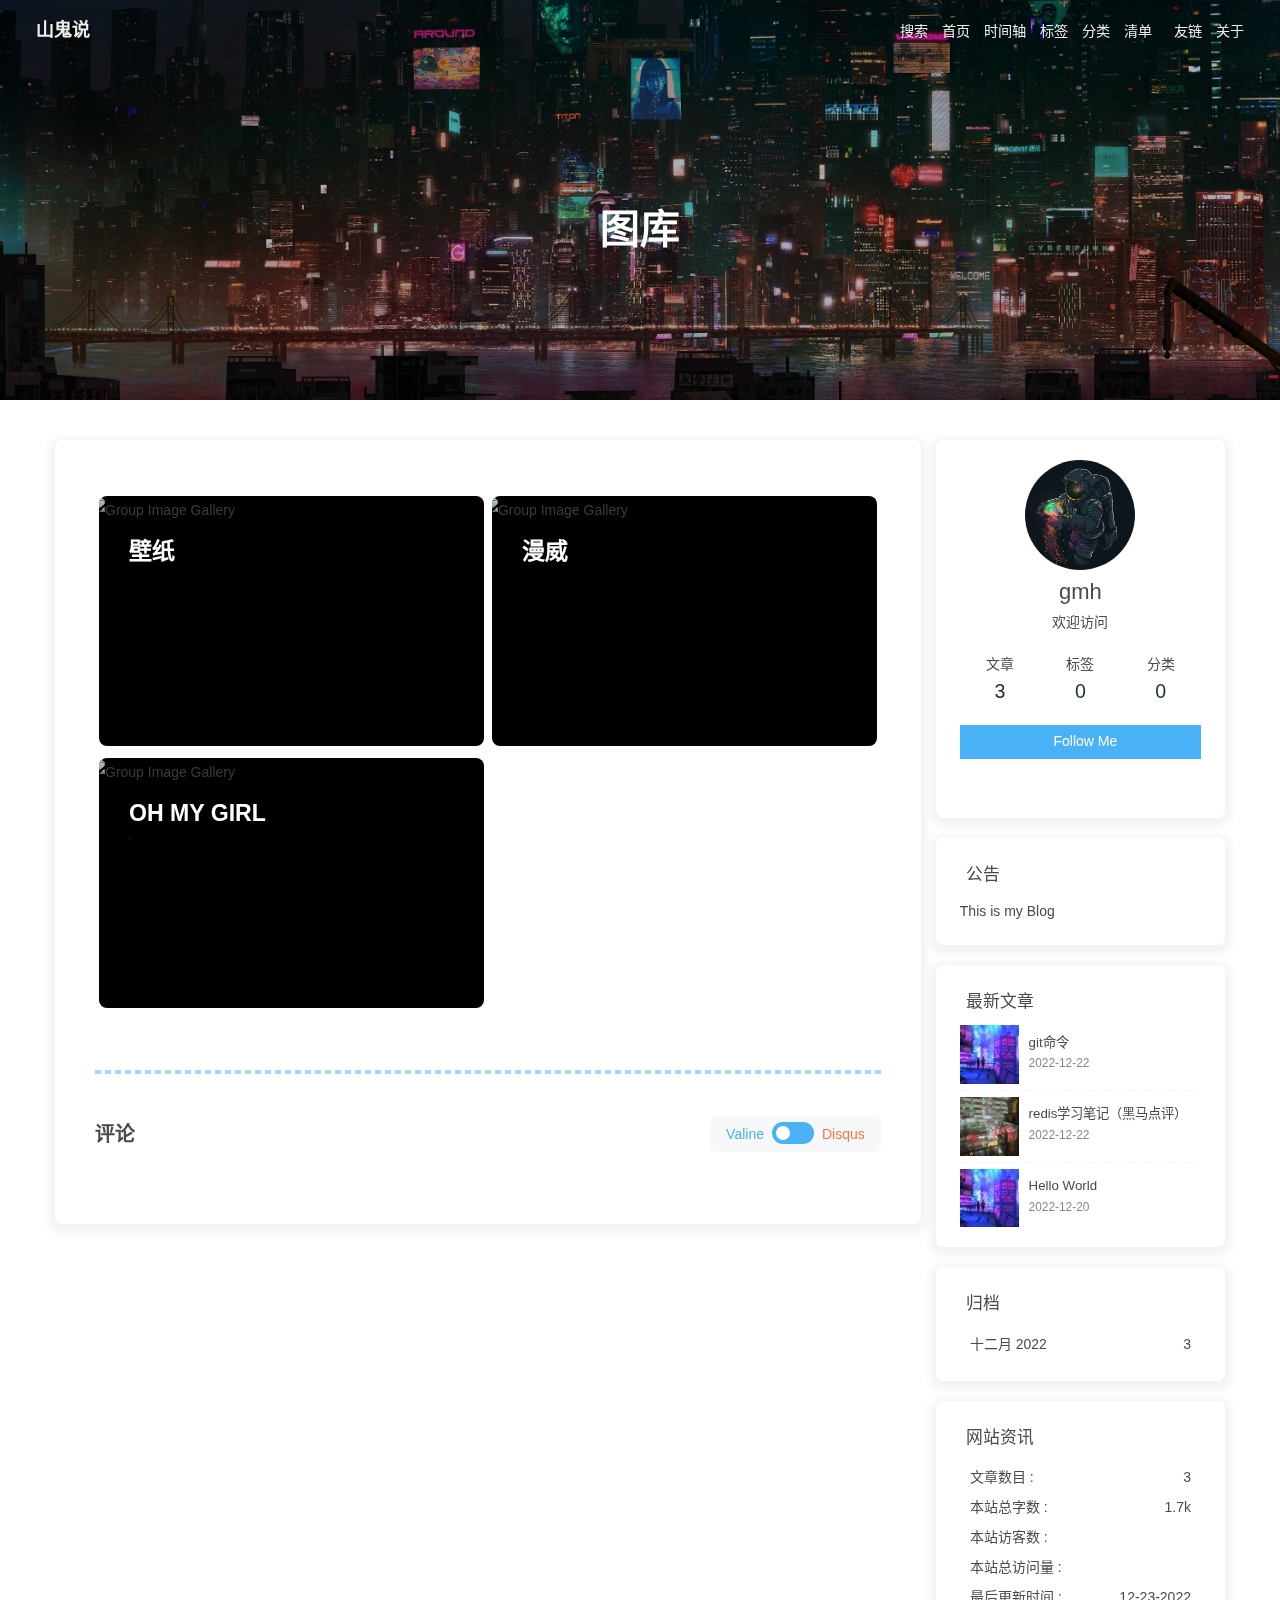
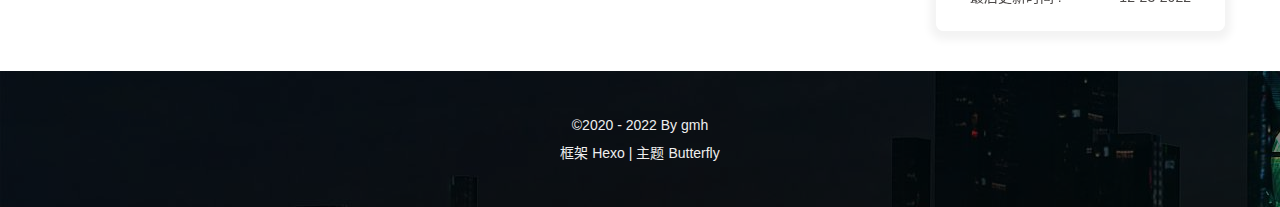
==== album/index.html @ 7eec4195 "Site updated: 2022-12-23 14:27:25" ====
<!DOCTYPE html><html lang="zh-CN" data-theme="light"><head><meta charset="UTF-8"><meta http-equiv="X-UA-Compatible" content="IE=edge"><meta name="viewport" content="width=device-width, initial-scale=1.0, maximum-scale=1.0, user-scalable=no"><title>图库 | 山鬼说</title><meta name="author" content="gmh"><meta name="copyright" content="gmh"><meta name="format-detection" content="telephone=no"><meta name="theme-color" content="#ffffff"><meta name="description" content="壁纸   收藏的一些壁纸                         漫威   关于漫威的图片                         OH MY GIRL   关于OH MY GIRL的图片">
<meta property="og:type" content="website">
<meta property="og:title" content="图库">
<meta property="og:url" content="http://example.com/album/index.html">
<meta property="og:site_name" content="山鬼说">
<meta property="og:description" content="壁纸   收藏的一些壁纸                         漫威   关于漫威的图片                         OH MY GIRL   关于OH MY GIRL的图片">
<meta property="og:locale" content="zh_CN">
<meta property="og:image" content="http://example.com/img/article02.png">
<meta property="article:published_time" content="2022-12-20T03:11:18.000Z">
<meta property="article:modified_time" content="2022-12-22T08:12:43.650Z">
<meta property="article:author" content="gmh">
<meta property="article:tag" content="博客">
<meta name="twitter:card" content="summary">
<meta name="twitter:image" content="http://example.com/img/article02.png"><link rel="shortcut icon" href="/img/favicon.jpg"><link rel="canonical" href="http://example.com/album/"><link rel="preconnect" href="//cdn.jsdelivr.net"/><link rel="preconnect" href="//busuanzi.ibruce.info"/><link rel="stylesheet" href="/css/index.css"><link rel="stylesheet" href="https://cdn.jsdelivr.net/npm/@fortawesome/fontawesome-free/css/all.min.css" media="print" onload="this.media='all'"><script>const GLOBAL_CONFIG = { 
  root: '/',
  algolia: undefined,
  localSearch: {"path":"/search.xml","preload":false,"languages":{"hits_empty":"找不到您查询的内容：${query}"}},
  translate: undefined,
  noticeOutdate: undefined,
  highlight: {"plugin":"highlighjs","highlightCopy":true,"highlightLang":true,"highlightHeightLimit":false},
  copy: {
    success: '复制成功',
    error: '复制错误',
    noSupport: '浏览器不支持'
  },
  relativeDate: {
    homepage: false,
    post: false
  },
  runtime: '',
  date_suffix: {
    just: '刚刚',
    min: '分钟前',
    hour: '小时前',
    day: '天前',
    month: '个月前'
  },
  copyright: undefined,
  lightbox: 'mediumZoom',
  Snackbar: undefined,
  source: {
    justifiedGallery: {
      js: 'https://cdn.jsdelivr.net/npm/flickr-justified-gallery/dist/fjGallery.min.js',
      css: 'https://cdn.jsdelivr.net/npm/flickr-justified-gallery/dist/fjGallery.min.css'
    }
  },
  isPhotoFigcaption: false,
  islazyload: false,
  isAnchor: false
}</script><script id="config-diff">var GLOBAL_CONFIG_SITE = {
  title: '图库',
  isPost: false,
  isHome: false,
  isHighlightShrink: false,
  isToc: false,
  postUpdate: '2022-12-22 16:12:43'
}</script><noscript><style type="text/css">
  #nav {
    opacity: 1
  }
  .justified-gallery img {
    opacity: 1
  }

  #recent-posts time,
  #post-meta time {
    display: inline !important
  }
</style></noscript><script>(win=>{
    win.saveToLocal = {
      set: function setWithExpiry(key, value, ttl) {
        if (ttl === 0) return
        const now = new Date()
        const expiryDay = ttl * 86400000
        const item = {
          value: value,
          expiry: now.getTime() + expiryDay,
        }
        localStorage.setItem(key, JSON.stringify(item))
      },

      get: function getWithExpiry(key) {
        const itemStr = localStorage.getItem(key)

        if (!itemStr) {
          return undefined
        }
        const item = JSON.parse(itemStr)
        const now = new Date()

        if (now.getTime() > item.expiry) {
          localStorage.removeItem(key)
          return undefined
        }
        return item.value
      }
    }
  
    win.getScript = url => new Promise((resolve, reject) => {
      const script = document.createElement('script')
      script.src = url
      script.async = true
      script.onerror = reject
      script.onload = script.onreadystatechange = function() {
        const loadState = this.readyState
        if (loadState && loadState !== 'loaded' && loadState !== 'complete') return
        script.onload = script.onreadystatechange = null
        resolve()
      }
      document.head.appendChild(script)
    })
  
      win.activateDarkMode = function () {
        document.documentElement.setAttribute('data-theme', 'dark')
        if (document.querySelector('meta[name="theme-color"]') !== null) {
          document.querySelector('meta[name="theme-color"]').setAttribute('content', '#0d0d0d')
        }
      }
      win.activateLightMode = function () {
        document.documentElement.setAttribute('data-theme', 'light')
        if (document.querySelector('meta[name="theme-color"]') !== null) {
          document.querySelector('meta[name="theme-color"]').setAttribute('content', '#ffffff')
        }
      }
      const t = saveToLocal.get('theme')
    
          if (t === 'dark') activateDarkMode()
          else if (t === 'light') activateLightMode()
        
      const asideStatus = saveToLocal.get('aside-status')
      if (asideStatus !== undefined) {
        if (asideStatus === 'hide') {
          document.documentElement.classList.add('hide-aside')
        } else {
          document.documentElement.classList.remove('hide-aside')
        }
      }
    
    const detectApple = () => {
      if(/iPad|iPhone|iPod|Macintosh/.test(navigator.userAgent)){
        document.documentElement.classList.add('apple')
      }
    }
    detectApple()
    })(window)</script><link rel="stylesheet" href="/css/transpancy.css"><meta name="generator" content="Hexo 5.4.2"></head><body><link rel="stylesheet" href="https://cdn.jsdelivr.net/npm/pace-js/themes/blue/pace-theme-minimal.min.css"/><script src="https://cdn.jsdelivr.net/npm/pace-js/pace.min.js"></script><div id="web_bg"></div><div id="sidebar"><div id="menu-mask"></div><div id="sidebar-menus"><div class="avatar-img is-center"><img src="/img/avatar.jpg" onerror="onerror=null;src='/img/friend_404.gif'" alt="avatar"/></div><div class="sidebar-site-data site-data is-center"><a href="/archives/"><div class="headline">文章</div><div class="length-num">3</div></a><a href="/tags/"><div class="headline">标签</div><div class="length-num">0</div></a><a href="/categories/"><div class="headline">分类</div><div class="length-num">0</div></a></div><hr/><div class="menus_items"><div class="menus_item"><a class="site-page" href="/"><i class="fa-fw fas fa-home"></i><span> 首页</span></a></div><div class="menus_item"><a class="site-page" href="/archives/"><i class="fa-fw fas fa-archive"></i><span> 时间轴</span></a></div><div class="menus_item"><a class="site-page" href="/tags/"><i class="fa-fw fas fa-tags"></i><span> 标签</span></a></div><div class="menus_item"><a class="site-page" href="/categories/"><i class="fa-fw fas fa-folder-open"></i><span> 分类</span></a></div><div class="menus_item"><a class="site-page group" href="javascript:void(0);"><i class="fa-fw fas fa-list"></i><span> 清单</span><i class="fas fa-chevron-down"></i></a><ul class="menus_item_child"><li><a class="site-page child" href="/music/"><i class="fa-fw fas fa-music"></i><span> 音乐</span></a></li><li><a class="site-page child" href="/album/"><i class="fa-fw fas fa-image"></i><span> 图库</span></a></li><li><a class="site-page child" href="/movies/"><i class="fa-fw fas fa-video"></i><span> 电影</span></a></li></ul></div><div class="menus_item"><a class="site-page" href="/link/"><i class="fa-fw fas fa-link"></i><span> 友链</span></a></div><div class="menus_item"><a class="site-page" href="/about/"><i class="fa-fw fas fa-heart"></i><span> 关于</span></a></div></div></div></div><div class="page" id="body-wrap"><header class="not-home-page" id="page-header" style="background-image: url('/img/archive.jpg')"><nav id="nav"><span id="blog_name"><a id="site-name" href="/">山鬼说</a></span><div id="menus"><div id="search-button"><a class="site-page social-icon search"><i class="fas fa-search fa-fw"></i><span> 搜索</span></a></div><div class="menus_items"><div class="menus_item"><a class="site-page" href="/"><i class="fa-fw fas fa-home"></i><span> 首页</span></a></div><div class="menus_item"><a class="site-page" href="/archives/"><i class="fa-fw fas fa-archive"></i><span> 时间轴</span></a></div><div class="menus_item"><a class="site-page" href="/tags/"><i class="fa-fw fas fa-tags"></i><span> 标签</span></a></div><div class="menus_item"><a class="site-page" href="/categories/"><i class="fa-fw fas fa-folder-open"></i><span> 分类</span></a></div><div class="menus_item"><a class="site-page group" href="javascript:void(0);"><i class="fa-fw fas fa-list"></i><span> 清单</span><i class="fas fa-chevron-down"></i></a><ul class="menus_item_child"><li><a class="site-page child" href="/music/"><i class="fa-fw fas fa-music"></i><span> 音乐</span></a></li><li><a class="site-page child" href="/album/"><i class="fa-fw fas fa-image"></i><span> 图库</span></a></li><li><a class="site-page child" href="/movies/"><i class="fa-fw fas fa-video"></i><span> 电影</span></a></li></ul></div><div class="menus_item"><a class="site-page" href="/link/"><i class="fa-fw fas fa-link"></i><span> 友链</span></a></div><div class="menus_item"><a class="site-page" href="/about/"><i class="fa-fw fas fa-heart"></i><span> 关于</span></a></div></div><div id="toggle-menu"><a class="site-page"><i class="fas fa-bars fa-fw"></i></a></div></div></nav><div id="page-site-info"><h1 id="site-title">图库</h1></div></header><main class="layout" id="content-inner"><div id="page"><div id="article-container"><div class="gallery-group-main">

  <figure class="gallery-group">
  <img class="gallery-group-img no-lightbox" src='https://i.loli.net/2019/11/10/T7Mu8Aod3egmC4Q.png' alt="Group Image Gallery">
  <figcaption>
  <div class="gallery-group-name">壁纸</div>
  <p>收藏的一些壁纸</p>
  <a href='/album/wallpaper'></a>
  </figcaption>
  </figure>
  

  <figure class="gallery-group">
  <img class="gallery-group-img no-lightbox" src='https://i.loli.net/2019/12/25/8t97aVlp4hgyBGu.jpg' alt="Group Image Gallery">
  <figcaption>
  <div class="gallery-group-name">漫威</div>
  <p>关于漫威的图片</p>
  <a href='/album/marvel'></a>
  </figcaption>
  </figure>
  

  <figure class="gallery-group">
  <img class="gallery-group-img no-lightbox" src='https://i.loli.net/2019/12/25/hOqbQ3BIwa6KWpo.jpg' alt="Group Image Gallery">
  <figcaption>
  <div class="gallery-group-name">OH MY GIRL</div>
  <p>关于OH MY GIRL的图片</p>
  <a href='/album/ohmygirl'></a>
  </figcaption>
  </figure>
  
</div></div><hr/><div id="post-comment"><div class="comment-head"><div class="comment-headline"><i class="fas fa-comments fa-fw"></i><span> 评论</span></div><div id="comment-switch"><span class="first-comment">Valine</span><span class="switch-btn"></span><span class="second-comment">Disqus</span></div></div><div class="comment-wrap"><div><div class="vcomment" id="vcomment"></div></div><div><div id="disqus_thread"></div></div></div></div></div><div class="aside-content" id="aside-content"><div class="card-widget card-info"><div class="is-center"><div class="avatar-img"><img src="/img/avatar.jpg" onerror="this.onerror=null;this.src='/img/friend_404.gif'" alt="avatar"/></div><div class="author-info__name">gmh</div><div class="author-info__description">欢迎访问</div></div><div class="card-info-data site-data is-center"><a href="/archives/"><div class="headline">文章</div><div class="length-num">3</div></a><a href="/tags/"><div class="headline">标签</div><div class="length-num">0</div></a><a href="/categories/"><div class="headline">分类</div><div class="length-num">0</div></a></div><a id="card-info-btn" target="_blank" rel="noopener" href="https://github.com/xxxxxx"><i class="fab fa-github"></i><span>Follow Me</span></a><div class="card-info-social-icons is-center"><a class="social-icon" href="https://github.com/xxxxx" target="_blank" title="Github"><i class="fab fa-github"></i></a><a class="social-icon" href="mailto:15531132417@163.com" target="_blank" title="Email"><i class="fas fa-envelope"></i></a><a class="social-icon" href="/6666" target="_blank" title="TikTok"><i class="fab fa-tiktok"></i></a></div></div><div class="card-widget card-announcement"><div class="item-headline"><i class="fas fa-bullhorn fa-shake"></i><span>公告</span></div><div class="announcement_content">This is my Blog</div></div><div class="sticky_layout"><div class="card-widget card-recent-post"><div class="item-headline"><i class="fas fa-history"></i><span>最新文章</span></div><div class="aside-list"><div class="aside-list-item"><a class="thumbnail" href="/2022/12/22/git%E7%AE%80%E5%8D%95%E6%93%8D%E4%BD%9C/" title="git命令"><img src="/img/article02.png" onerror="this.onerror=null;this.src='/img/404.jpg'" alt="git命令"/></a><div class="content"><a class="title" href="/2022/12/22/git%E7%AE%80%E5%8D%95%E6%93%8D%E4%BD%9C/" title="git命令">git命令</a><time datetime="2022-12-22T02:26:19.316Z" title="发表于 2022-12-22 10:26:19">2022-12-22</time></div></div><div class="aside-list-item"><a class="thumbnail" href="/2022/12/22/Redis%E5%AD%A6%E4%B9%A0%E7%AC%94%E8%AE%B0/" title="redis学习笔记（黑马点评）"><img src="/img/article01.png" onerror="this.onerror=null;this.src='/img/404.jpg'" alt="redis学习笔记（黑马点评）"/></a><div class="content"><a class="title" href="/2022/12/22/Redis%E5%AD%A6%E4%B9%A0%E7%AC%94%E8%AE%B0/" title="redis学习笔记（黑马点评）">redis学习笔记（黑马点评）</a><time datetime="2022-12-22T02:10:38.553Z" title="发表于 2022-12-22 10:10:38">2022-12-22</time></div></div><div class="aside-list-item"><a class="thumbnail" href="/2022/12/20/hello-world/" title="Hello World"><img src="/img/article02.png" onerror="this.onerror=null;this.src='/img/404.jpg'" alt="Hello World"/></a><div class="content"><a class="title" href="/2022/12/20/hello-world/" title="Hello World">Hello World</a><time datetime="2022-12-20T01:39:18.929Z" title="发表于 2022-12-20 09:39:18">2022-12-20</time></div></div></div></div><div class="card-widget card-archives"><div class="item-headline"><i class="fas fa-archive"></i><span>归档</span></div><ul class="card-archive-list"><li class="card-archive-list-item"><a class="card-archive-list-link" href="/archives/2022/12/"><span class="card-archive-list-date">十二月 2022</span><span class="card-archive-list-count">3</span></a></li></ul></div><div class="card-widget card-webinfo"><div class="item-headline"><i class="fas fa-chart-line"></i><span>网站资讯</span></div><div class="webinfo"><div class="webinfo-item"><div class="item-name">文章数目 :</div><div class="item-count">3</div></div><div class="webinfo-item"><div class="item-name">本站总字数 :</div><div class="item-count">1.7k</div></div><div class="webinfo-item"><div class="item-name">本站访客数 :</div><div class="item-count" id="busuanzi_value_site_uv"><i class="fa-solid fa-spinner fa-spin"></i></div></div><div class="webinfo-item"><div class="item-name">本站总访问量 :</div><div class="item-count" id="busuanzi_value_site_pv"><i class="fa-solid fa-spinner fa-spin"></i></div></div><div class="webinfo-item"><div class="item-name">最后更新时间 :</div><div class="item-count" id="last-push-date" data-lastPushDate="2022-12-23T06:27:25.349Z"><i class="fa-solid fa-spinner fa-spin"></i></div></div></div></div></div></div></main><footer id="footer" style="background-image: url('/img/archive.jpg')"><div id="footer-wrap"><div class="copyright">&copy;2020 - 2022 By gmh</div><div class="framework-info"><span>框架 </span><a target="_blank" rel="noopener" href="https://hexo.io">Hexo</a><span class="footer-separator">|</span><span>主题 </span><a target="_blank" rel="noopener" href="https://github.com/jerryc127/hexo-theme-butterfly">Butterfly</a></div></div></footer></div><div id="rightside"><div id="rightside-config-hide"><button id="darkmode" type="button" title="浅色和深色模式转换"><i class="fas fa-adjust"></i></button><button id="hide-aside-btn" type="button" title="单栏和双栏切换"><i class="fas fa-arrows-alt-h"></i></button></div><div id="rightside-config-show"><button id="rightside_config" type="button" title="设置"><i class="fas fa-cog fa-spin"></i></button><button id="chat_btn" type="button" title="聊天"><i class="fas fa-sms"></i></button><a id="to_comment" href="#post-comment" title="直达评论"><i class="fas fa-comments"></i></a><button id="go-up" type="button" title="回到顶部"><i class="fas fa-arrow-up"></i></button></div></div><div id="local-search"><div class="search-dialog"><nav class="search-nav"><span class="search-dialog-title">搜索</span><span id="loading-status"></span><button class="search-close-button"><i class="fas fa-times"></i></button></nav><div class="is-center" id="loading-database"><i class="fas fa-spinner fa-pulse"></i><span>  数据库加载中</span></div><div class="search-wrap"><div id="local-search-input"><div class="local-search-box"><input class="local-search-box--input" placeholder="搜索文章" type="text"/></div></div><hr/><div id="local-search-results"></div></div></div><div id="search-mask"></div></div><div><script src="/js/utils.js"></script><script src="/js/main.js"></script><script src="https://cdn.jsdelivr.net/npm/medium-zoom/dist/medium-zoom.min.js"></script><script>function panguFn () {
  if (typeof pangu === 'object') pangu.autoSpacingPage()
  else {
    getScript('https://cdn.jsdelivr.net/npm/pangu/dist/browser/pangu.min.js')
      .then(() => {
        pangu.autoSpacingPage()
      })
  }
}

function panguInit () {
  if (false){
    GLOBAL_CONFIG_SITE.isPost && panguFn()
  } else {
    panguFn()
  }
}

document.addEventListener('DOMContentLoaded', panguInit)</script><script src="/js/search/local-search.js"></script><div class="js-pjax"><script>function loadValine () {
  function initValine () {
    const valine = new Valine(Object.assign({
      el: '#vcomment',
      appId: 'AGqB19pC26bIdMk09n451ohX-gzGzoHsz',
      appKey: 'WrOJF4Y3QBD01eSRswPulrQj',
      avatar: 'monsterid',
      serverURLs: '',
      emojiMaps: "",
      path: window.location.pathname,
      visitor: false
    }, null))
  }

  if (typeof Valine === 'function') initValine() 
  else getScript('https://cdn.jsdelivr.net/npm/valine/dist/Valine.min.js').then(initValine)
}

if ('Valine' === 'Valine' || !true) {
  if (true) btf.loadComment(document.getElementById('vcomment'),loadValine)
  else setTimeout(loadValine, 0)
} else {
  function loadOtherComment () {
    loadValine()
  }
}</script><script>function loadDisqus () {
  var disqus_config = function () {
    this.page.url = 'http://example.com/album/index.html'
    this.page.identifier = '/album/index.html'
    this.page.title = '图库'
  };

  window.disqusReset = () => {
    DISQUS.reset({
      reload: true,
      config: disqus_config
    })
  }

  if (window.DISQUS) disqusReset()
  else {
    (function() { 
      var d = document, s = d.createElement('script');
      s.src = 'https://.disqus.com/embed.js';
      s.setAttribute('data-timestamp', +new Date());
      (d.head || d.body).appendChild(s);
    })();
  }

  document.getElementById('darkmode').addEventListener('click', () => {
    setTimeout(() => window.disqusReset(), 200)
  })
}

if ('Valine' === 'Disqus' || !true) {
  if (true) btf.loadComment(document.getElementById('disqus_thread'), loadDisqus)
  else loadDisqus()
} else {
  function loadOtherComment () {
    loadDisqus()
  }
}
</script></div><script>(function(d, w, c) {
    w.ChatraID = 'jis63AyEswca9x2hx';
    var s = d.createElement('script');
    w[c] = w[c] || function() {
        (w[c].q = w[c].q || []).push(arguments);
    };
    s.async = true;
    s.src = 'https://call.chatra.io/chatra.js';
    if (d.head) d.head.appendChild(s);
})(document, window, 'Chatra');

if (true) {
  var chatBtnFn = () => {
    var chatBtn = document.getElementById("chat_btn")
    chatBtn.addEventListener("click", function(){
      Chatra('openChat')
    });
  }
  chatBtnFn()
} else {
  if (true) {
    function chatBtnHide () {
      Chatra('hide')
    }
    function chatBtnShow () {
      Chatra('show')
    }
  }
}</script><link rel="stylesheet" href="https://cdn.jsdelivr.net/npm/aplayer/dist/APlayer.min.css" media="print" onload="this.media='all'"><script src="https://cdn.jsdelivr.net/npm/aplayer/dist/APlayer.min.js"></script><script src="https://cdn.jsdelivr.net/npm/butterfly-extsrc/metingjs/dist/Meting.min.js"></script><script src="https://cdn.jsdelivr.net/npm/pjax/pjax.min.js"></script><script>let pjaxSelectors = ["head > title","#config-diff","#body-wrap","#rightside-config-hide","#rightside-config-show",".js-pjax"]

var pjax = new Pjax({
  elements: 'a:not([target="_blank"])',
  selectors: pjaxSelectors,
  cacheBust: false,
  analytics: false,
  scrollRestoration: false
})

document.addEventListener('pjax:send', function () {

  // removeEventListener scroll 
  window.tocScrollFn && window.removeEventListener('scroll', window.tocScrollFn)
  window.scrollCollect && window.removeEventListener('scroll', scrollCollect)

  document.getElementById('rightside').style.cssText = "opacity: ''; transform: ''"
  
  if (window.aplayers) {
    for (let i = 0; i < window.aplayers.length; i++) {
      if (!window.aplayers[i].options.fixed) {
        window.aplayers[i].destroy()
      }
    }
  }

  typeof typed === 'object' && typed.destroy()

  //reset readmode
  const $bodyClassList = document.body.classList
  $bodyClassList.contains('read-mode') && $bodyClassList.remove('read-mode')

  typeof disqusjs === 'object' && disqusjs.destroy()
})

document.addEventListener('pjax:complete', function () {
  window.refreshFn()

  document.querySelectorAll('script[data-pjax]').forEach(item => {
    const newScript = document.createElement('script')
    const content = item.text || item.textContent || item.innerHTML || ""
    Array.from(item.attributes).forEach(attr => newScript.setAttribute(attr.name, attr.value))
    newScript.appendChild(document.createTextNode(content))
    item.parentNode.replaceChild(newScript, item)
  })

  GLOBAL_CONFIG.islazyload && window.lazyLoadInstance.update()

  typeof chatBtnFn === 'function' && chatBtnFn()
  typeof panguInit === 'function' && panguInit()

  // google analytics
  typeof gtag === 'function' && gtag('config', '', {'page_path': window.location.pathname});

  // baidu analytics
  typeof _hmt === 'object' && _hmt.push(['_trackPageview',window.location.pathname]);

  typeof loadMeting === 'function' && document.getElementsByClassName('aplayer').length && loadMeting()

  // prismjs
  typeof Prism === 'object' && Prism.highlightAll()
})

document.addEventListener('pjax:error', (e) => {
  if (e.request.status === 404) {
    pjax.loadUrl('/404.html')
  }
})</script><script async data-pjax src="//busuanzi.ibruce.info/busuanzi/2.3/busuanzi.pure.mini.js"></script></div></body></html>
---- css/transpancy.css ----
/* 文章页背景 */
.layout_post>#post {
    /* 以下代表透明度为0.7 可以自行修改*/
    background: rgba(255,255,255,.8);
}
 
/* 所有页面背景 */
#aside_content .card-widget, #recent-posts>.recent-post-item, .layout_page>div:first-child:not(.recent-posts), .layout_post>#page, .layout_post>#post, .read-mode .layout_post>#post{
    /* 以下代表透明度为0.7 */
    background: rgba(255,255,255,.8);
}
/*侧边卡片的透明度 */
:root {
  --card-bg: rgba(255, 255, 255, .8);
}
/* 页脚透明 */
#footer {
	/* 以下代表透明度为0.7 */
	background: rgba(255,255,255, .8);
}
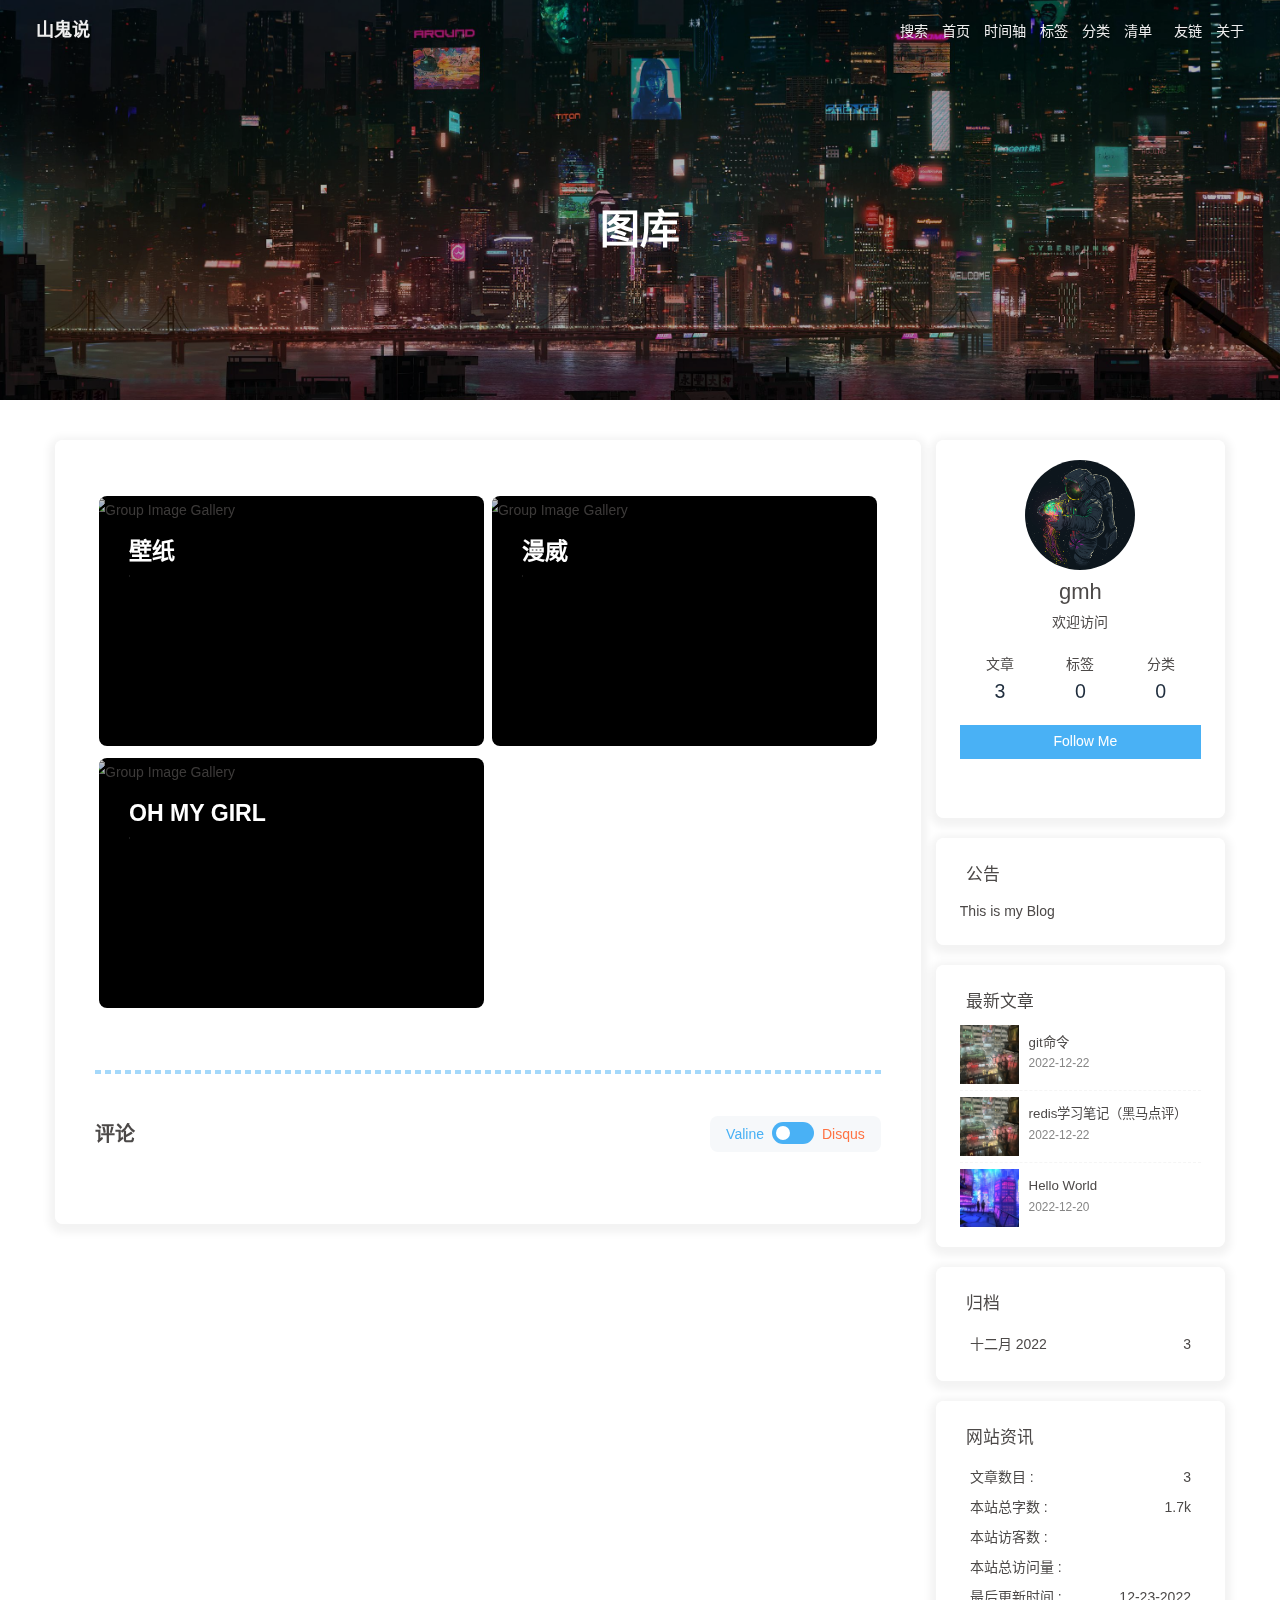
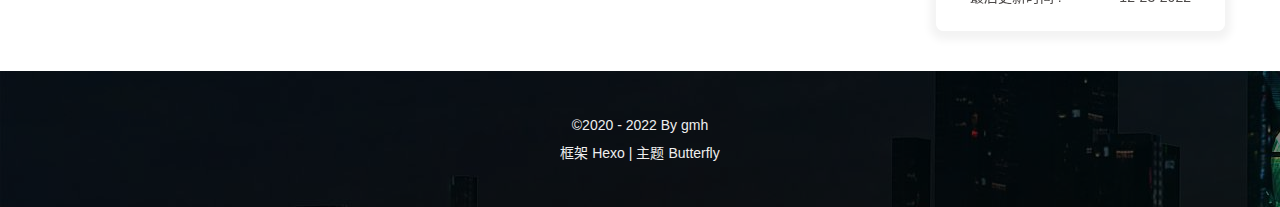
==== commit 507a7a77: "Site updated: 2022-12-23 14:30:37" ====
--- a/album/index.html
+++ b/album/index.html
@@ -173,7 +173,7 @@
   </figcaption>
   </figure>
   
-</div></div><hr/><div id="post-comment"><div class="comment-head"><div class="comment-headline"><i class="fas fa-comments fa-fw"></i><span> 评论</span></div><div id="comment-switch"><span class="first-comment">Valine</span><span class="switch-btn"></span><span class="second-comment">Disqus</span></div></div><div class="comment-wrap"><div><div class="vcomment" id="vcomment"></div></div><div><div id="disqus_thread"></div></div></div></div></div><div class="aside-content" id="aside-content"><div class="card-widget card-info"><div class="is-center"><div class="avatar-img"><img src="/img/avatar.jpg" onerror="this.onerror=null;this.src='/img/friend_404.gif'" alt="avatar"/></div><div class="author-info__name">gmh</div><div class="author-info__description">欢迎访问</div></div><div class="card-info-data site-data is-center"><a href="/archives/"><div class="headline">文章</div><div class="length-num">3</div></a><a href="/tags/"><div class="headline">标签</div><div class="length-num">0</div></a><a href="/categories/"><div class="headline">分类</div><div class="length-num">0</div></a></div><a id="card-info-btn" target="_blank" rel="noopener" href="https://github.com/xxxxxx"><i class="fab fa-github"></i><span>Follow Me</span></a><div class="card-info-social-icons is-center"><a class="social-icon" href="https://github.com/xxxxx" target="_blank" title="Github"><i class="fab fa-github"></i></a><a class="social-icon" href="mailto:15531132417@163.com" target="_blank" title="Email"><i class="fas fa-envelope"></i></a><a class="social-icon" href="/6666" target="_blank" title="TikTok"><i class="fab fa-tiktok"></i></a></div></div><div class="card-widget card-announcement"><div class="item-headline"><i class="fas fa-bullhorn fa-shake"></i><span>公告</span></div><div class="announcement_content">This is my Blog</div></div><div class="sticky_layout"><div class="card-widget card-recent-post"><div class="item-headline"><i class="fas fa-history"></i><span>最新文章</span></div><div class="aside-list"><div class="aside-list-item"><a class="thumbnail" href="/2022/12/22/git%E7%AE%80%E5%8D%95%E6%93%8D%E4%BD%9C/" title="git命令"><img src="/img/article02.png" onerror="this.onerror=null;this.src='/img/404.jpg'" alt="git命令"/></a><div class="content"><a class="title" href="/2022/12/22/git%E7%AE%80%E5%8D%95%E6%93%8D%E4%BD%9C/" title="git命令">git命令</a><time datetime="2022-12-22T02:26:19.316Z" title="发表于 2022-12-22 10:26:19">2022-12-22</time></div></div><div class="aside-list-item"><a class="thumbnail" href="/2022/12/22/Redis%E5%AD%A6%E4%B9%A0%E7%AC%94%E8%AE%B0/" title="redis学习笔记（黑马点评）"><img src="/img/article01.png" onerror="this.onerror=null;this.src='/img/404.jpg'" alt="redis学习笔记（黑马点评）"/></a><div class="content"><a class="title" href="/2022/12/22/Redis%E5%AD%A6%E4%B9%A0%E7%AC%94%E8%AE%B0/" title="redis学习笔记（黑马点评）">redis学习笔记（黑马点评）</a><time datetime="2022-12-22T02:10:38.553Z" title="发表于 2022-12-22 10:10:38">2022-12-22</time></div></div><div class="aside-list-item"><a class="thumbnail" href="/2022/12/20/hello-world/" title="Hello World"><img src="/img/article02.png" onerror="this.onerror=null;this.src='/img/404.jpg'" alt="Hello World"/></a><div class="content"><a class="title" href="/2022/12/20/hello-world/" title="Hello World">Hello World</a><time datetime="2022-12-20T01:39:18.929Z" title="发表于 2022-12-20 09:39:18">2022-12-20</time></div></div></div></div><div class="card-widget card-archives"><div class="item-headline"><i class="fas fa-archive"></i><span>归档</span></div><ul class="card-archive-list"><li class="card-archive-list-item"><a class="card-archive-list-link" href="/archives/2022/12/"><span class="card-archive-list-date">十二月 2022</span><span class="card-archive-list-count">3</span></a></li></ul></div><div class="card-widget card-webinfo"><div class="item-headline"><i class="fas fa-chart-line"></i><span>网站资讯</span></div><div class="webinfo"><div class="webinfo-item"><div class="item-name">文章数目 :</div><div class="item-count">3</div></div><div class="webinfo-item"><div class="item-name">本站总字数 :</div><div class="item-count">1.7k</div></div><div class="webinfo-item"><div class="item-name">本站访客数 :</div><div class="item-count" id="busuanzi_value_site_uv"><i class="fa-solid fa-spinner fa-spin"></i></div></div><div class="webinfo-item"><div class="item-name">本站总访问量 :</div><div class="item-count" id="busuanzi_value_site_pv"><i class="fa-solid fa-spinner fa-spin"></i></div></div><div class="webinfo-item"><div class="item-name">最后更新时间 :</div><div class="item-count" id="last-push-date" data-lastPushDate="2022-12-23T06:27:25.349Z"><i class="fa-solid fa-spinner fa-spin"></i></div></div></div></div></div></div></main><footer id="footer" style="background-image: url('/img/archive.jpg')"><div id="footer-wrap"><div class="copyright">&copy;2020 - 2022 By gmh</div><div class="framework-info"><span>框架 </span><a target="_blank" rel="noopener" href="https://hexo.io">Hexo</a><span class="footer-separator">|</span><span>主题 </span><a target="_blank" rel="noopener" href="https://github.com/jerryc127/hexo-theme-butterfly">Butterfly</a></div></div></footer></div><div id="rightside"><div id="rightside-config-hide"><button id="darkmode" type="button" title="浅色和深色模式转换"><i class="fas fa-adjust"></i></button><button id="hide-aside-btn" type="button" title="单栏和双栏切换"><i class="fas fa-arrows-alt-h"></i></button></div><div id="rightside-config-show"><button id="rightside_config" type="button" title="设置"><i class="fas fa-cog fa-spin"></i></button><button id="chat_btn" type="button" title="聊天"><i class="fas fa-sms"></i></button><a id="to_comment" href="#post-comment" title="直达评论"><i class="fas fa-comments"></i></a><button id="go-up" type="button" title="回到顶部"><i class="fas fa-arrow-up"></i></button></div></div><div id="local-search"><div class="search-dialog"><nav class="search-nav"><span class="search-dialog-title">搜索</span><span id="loading-status"></span><button class="search-close-button"><i class="fas fa-times"></i></button></nav><div class="is-center" id="loading-database"><i class="fas fa-spinner fa-pulse"></i><span>  数据库加载中</span></div><div class="search-wrap"><div id="local-search-input"><div class="local-search-box"><input class="local-search-box--input" placeholder="搜索文章" type="text"/></div></div><hr/><div id="local-search-results"></div></div></div><div id="search-mask"></div></div><div><script src="/js/utils.js"></script><script src="/js/main.js"></script><script src="https://cdn.jsdelivr.net/npm/medium-zoom/dist/medium-zoom.min.js"></script><script>function panguFn () {
+</div></div><hr/><div id="post-comment"><div class="comment-head"><div class="comment-headline"><i class="fas fa-comments fa-fw"></i><span> 评论</span></div><div id="comment-switch"><span class="first-comment">Valine</span><span class="switch-btn"></span><span class="second-comment">Disqus</span></div></div><div class="comment-wrap"><div><div class="vcomment" id="vcomment"></div></div><div><div id="disqus_thread"></div></div></div></div></div><div class="aside-content" id="aside-content"><div class="card-widget card-info"><div class="is-center"><div class="avatar-img"><img src="/img/avatar.jpg" onerror="this.onerror=null;this.src='/img/friend_404.gif'" alt="avatar"/></div><div class="author-info__name">gmh</div><div class="author-info__description">欢迎访问</div></div><div class="card-info-data site-data is-center"><a href="/archives/"><div class="headline">文章</div><div class="length-num">3</div></a><a href="/tags/"><div class="headline">标签</div><div class="length-num">0</div></a><a href="/categories/"><div class="headline">分类</div><div class="length-num">0</div></a></div><a id="card-info-btn" target="_blank" rel="noopener" href="https://github.com/xxxxxx"><i class="fab fa-github"></i><span>Follow Me</span></a><div class="card-info-social-icons is-center"><a class="social-icon" href="https://github.com/xxxxx" target="_blank" title="Github"><i class="fab fa-github"></i></a><a class="social-icon" href="mailto:15531132417@163.com" target="_blank" title="Email"><i class="fas fa-envelope"></i></a><a class="social-icon" href="/6666" target="_blank" title="TikTok"><i class="fab fa-tiktok"></i></a></div></div><div class="card-widget card-announcement"><div class="item-headline"><i class="fas fa-bullhorn fa-shake"></i><span>公告</span></div><div class="announcement_content">This is my Blog</div></div><div class="sticky_layout"><div class="card-widget card-recent-post"><div class="item-headline"><i class="fas fa-history"></i><span>最新文章</span></div><div class="aside-list"><div class="aside-list-item"><a class="thumbnail" href="/2022/12/22/git%E7%AE%80%E5%8D%95%E6%93%8D%E4%BD%9C/" title="git命令"><img src="/img/article01.png" onerror="this.onerror=null;this.src='/img/404.jpg'" alt="git命令"/></a><div class="content"><a class="title" href="/2022/12/22/git%E7%AE%80%E5%8D%95%E6%93%8D%E4%BD%9C/" title="git命令">git命令</a><time datetime="2022-12-22T02:26:19.316Z" title="发表于 2022-12-22 10:26:19">2022-12-22</time></div></div><div class="aside-list-item"><a class="thumbnail" href="/2022/12/22/Redis%E5%AD%A6%E4%B9%A0%E7%AC%94%E8%AE%B0/" title="redis学习笔记（黑马点评）"><img src="/img/article01.png" onerror="this.onerror=null;this.src='/img/404.jpg'" alt="redis学习笔记（黑马点评）"/></a><div class="content"><a class="title" href="/2022/12/22/Redis%E5%AD%A6%E4%B9%A0%E7%AC%94%E8%AE%B0/" title="redis学习笔记（黑马点评）">redis学习笔记（黑马点评）</a><time datetime="2022-12-22T02:10:38.553Z" title="发表于 2022-12-22 10:10:38">2022-12-22</time></div></div><div class="aside-list-item"><a class="thumbnail" href="/2022/12/20/hello-world/" title="Hello World"><img src="/img/article02.png" onerror="this.onerror=null;this.src='/img/404.jpg'" alt="Hello World"/></a><div class="content"><a class="title" href="/2022/12/20/hello-world/" title="Hello World">Hello World</a><time datetime="2022-12-20T01:39:18.929Z" title="发表于 2022-12-20 09:39:18">2022-12-20</time></div></div></div></div><div class="card-widget card-archives"><div class="item-headline"><i class="fas fa-archive"></i><span>归档</span></div><ul class="card-archive-list"><li class="card-archive-list-item"><a class="card-archive-list-link" href="/archives/2022/12/"><span class="card-archive-list-date">十二月 2022</span><span class="card-archive-list-count">3</span></a></li></ul></div><div class="card-widget card-webinfo"><div class="item-headline"><i class="fas fa-chart-line"></i><span>网站资讯</span></div><div class="webinfo"><div class="webinfo-item"><div class="item-name">文章数目 :</div><div class="item-count">3</div></div><div class="webinfo-item"><div class="item-name">本站总字数 :</div><div class="item-count">1.7k</div></div><div class="webinfo-item"><div class="item-name">本站访客数 :</div><div class="item-count" id="busuanzi_value_site_uv"><i class="fa-solid fa-spinner fa-spin"></i></div></div><div class="webinfo-item"><div class="item-name">本站总访问量 :</div><div class="item-count" id="busuanzi_value_site_pv"><i class="fa-solid fa-spinner fa-spin"></i></div></div><div class="webinfo-item"><div class="item-name">最后更新时间 :</div><div class="item-count" id="last-push-date" data-lastPushDate="2022-12-23T06:30:36.994Z"><i class="fa-solid fa-spinner fa-spin"></i></div></div></div></div></div></div></main><footer id="footer" style="background-image: url('/img/archive.jpg')"><div id="footer-wrap"><div class="copyright">&copy;2020 - 2022 By gmh</div><div class="framework-info"><span>框架 </span><a target="_blank" rel="noopener" href="https://hexo.io">Hexo</a><span class="footer-separator">|</span><span>主题 </span><a target="_blank" rel="noopener" href="https://github.com/jerryc127/hexo-theme-butterfly">Butterfly</a></div></div></footer></div><div id="rightside"><div id="rightside-config-hide"><button id="darkmode" type="button" title="浅色和深色模式转换"><i class="fas fa-adjust"></i></button><button id="hide-aside-btn" type="button" title="单栏和双栏切换"><i class="fas fa-arrows-alt-h"></i></button></div><div id="rightside-config-show"><button id="rightside_config" type="button" title="设置"><i class="fas fa-cog fa-spin"></i></button><button id="chat_btn" type="button" title="聊天"><i class="fas fa-sms"></i></button><a id="to_comment" href="#post-comment" title="直达评论"><i class="fas fa-comments"></i></a><button id="go-up" type="button" title="回到顶部"><i class="fas fa-arrow-up"></i></button></div></div><div id="local-search"><div class="search-dialog"><nav class="search-nav"><span class="search-dialog-title">搜索</span><span id="loading-status"></span><button class="search-close-button"><i class="fas fa-times"></i></button></nav><div class="is-center" id="loading-database"><i class="fas fa-spinner fa-pulse"></i><span>  数据库加载中</span></div><div class="search-wrap"><div id="local-search-input"><div class="local-search-box"><input class="local-search-box--input" placeholder="搜索文章" type="text"/></div></div><hr/><div id="local-search-results"></div></div></div><div id="search-mask"></div></div><div><script src="/js/utils.js"></script><script src="/js/main.js"></script><script src="https://cdn.jsdelivr.net/npm/medium-zoom/dist/medium-zoom.min.js"></script><script>function panguFn () {
   if (typeof pangu === 'object') pangu.autoSpacingPage()
   else {
     getScript('https://cdn.jsdelivr.net/npm/pangu/dist/browser/pangu.min.js')
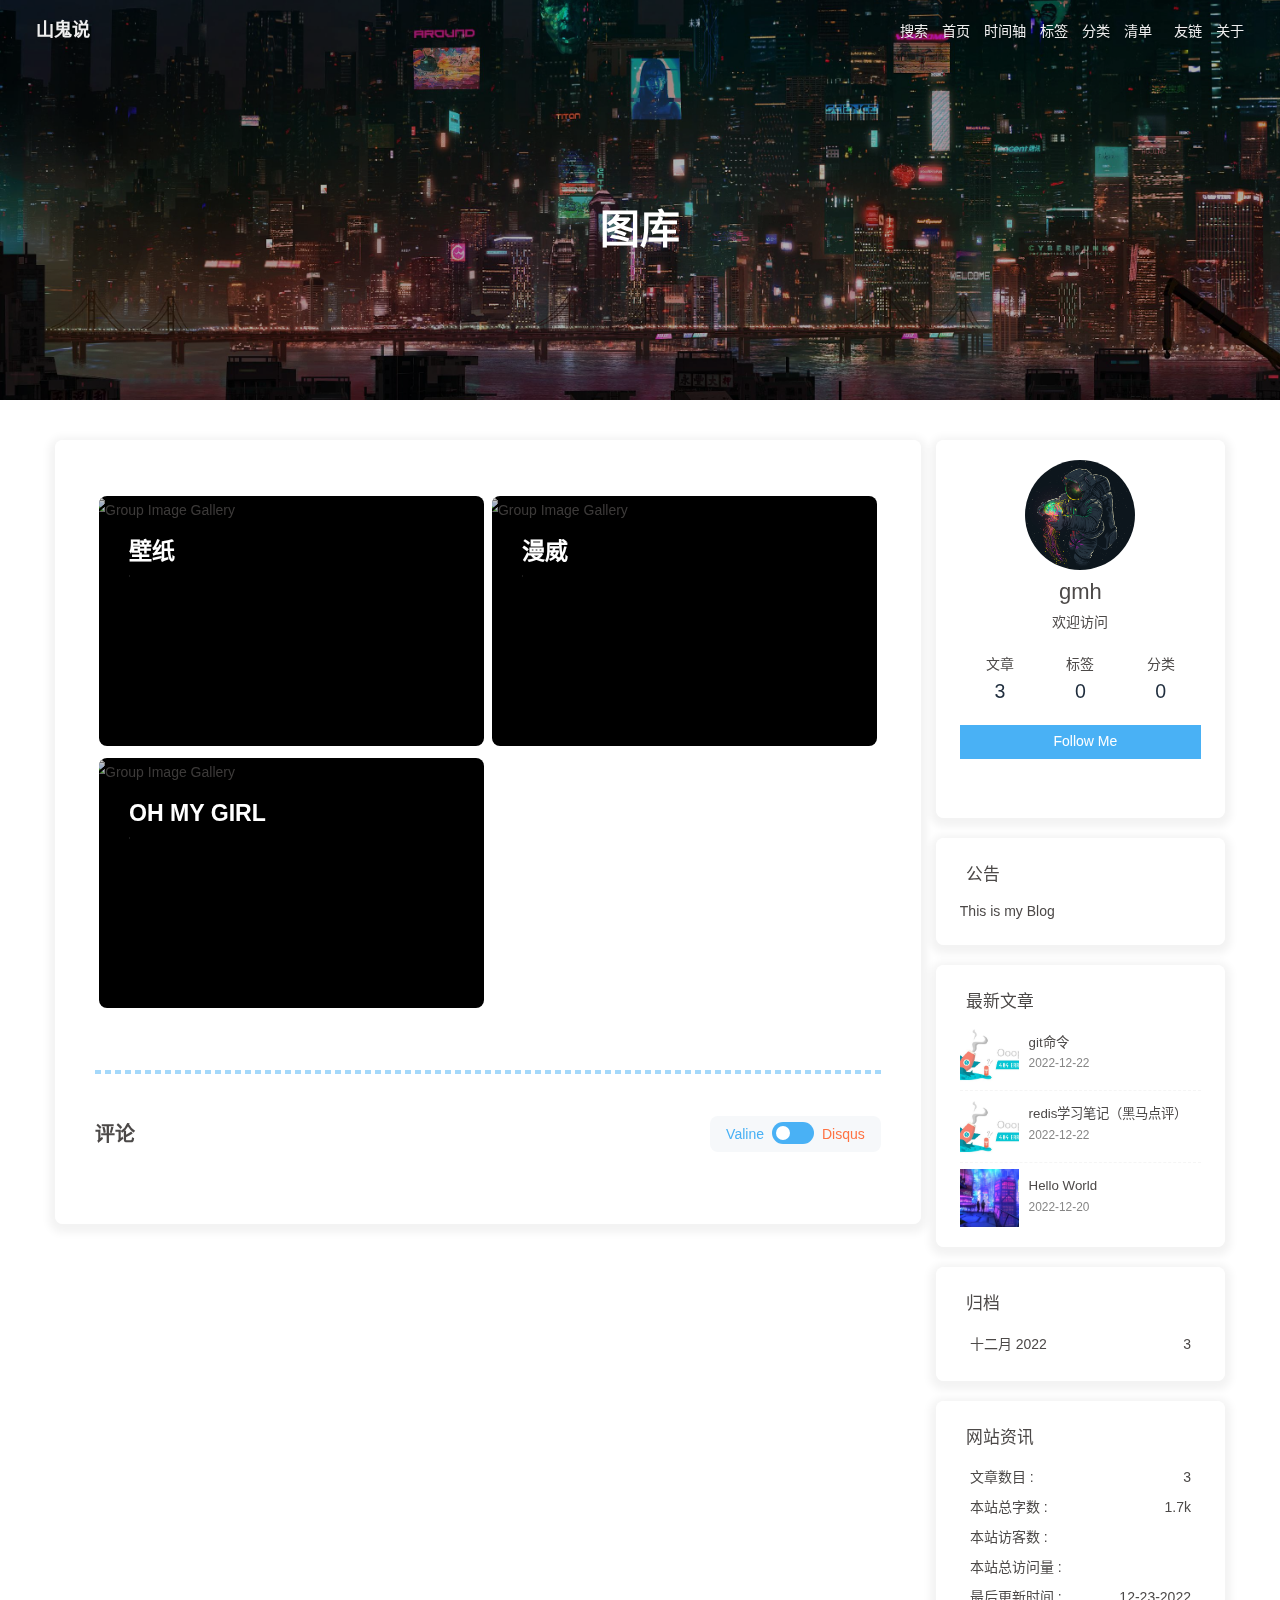
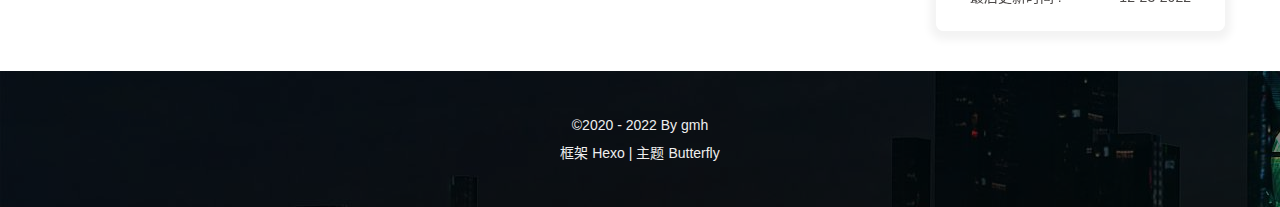
==== commit 620a9b13: "Site updated: 2022-12-23 14:56:47" ====
--- a/album/index.html
+++ b/album/index.html
@@ -5,13 +5,13 @@
 <meta property="og:site_name" content="山鬼说">
 <meta property="og:description" content="壁纸   收藏的一些壁纸                         漫威   关于漫威的图片                         OH MY GIRL   关于OH MY GIRL的图片">
 <meta property="og:locale" content="zh_CN">
-<meta property="og:image" content="http://example.com/img/article02.png">
+<meta property="og:image" content="https://i.loli.net/2020/05/01/gkihqEjXxJ5UZ1C.jpg">
 <meta property="article:published_time" content="2022-12-20T03:11:18.000Z">
 <meta property="article:modified_time" content="2022-12-22T08:12:43.650Z">
 <meta property="article:author" content="gmh">
 <meta property="article:tag" content="博客">
 <meta name="twitter:card" content="summary">
-<meta name="twitter:image" content="http://example.com/img/article02.png"><link rel="shortcut icon" href="/img/favicon.jpg"><link rel="canonical" href="http://example.com/album/"><link rel="preconnect" href="//cdn.jsdelivr.net"/><link rel="preconnect" href="//busuanzi.ibruce.info"/><link rel="stylesheet" href="/css/index.css"><link rel="stylesheet" href="https://cdn.jsdelivr.net/npm/@fortawesome/fontawesome-free/css/all.min.css" media="print" onload="this.media='all'"><script>const GLOBAL_CONFIG = { 
+<meta name="twitter:image" content="https://i.loli.net/2020/05/01/gkihqEjXxJ5UZ1C.jpg"><link rel="shortcut icon" href="/img/favicon.jpg"><link rel="canonical" href="http://example.com/album/"><link rel="preconnect" href="//cdn.jsdelivr.net"/><link rel="preconnect" href="//busuanzi.ibruce.info"/><link rel="stylesheet" href="/css/index.css"><link rel="stylesheet" href="https://cdn.jsdelivr.net/npm/@fortawesome/fontawesome-free/css/all.min.css" media="print" onload="this.media='all'"><script>const GLOBAL_CONFIG = { 
   root: '/',
   algolia: undefined,
   localSearch: {"path":"/search.xml","preload":false,"languages":{"hits_empty":"找不到您查询的内容：${query}"}},
@@ -173,7 +173,7 @@
   </figcaption>
   </figure>
   
-</div></div><hr/><div id="post-comment"><div class="comment-head"><div class="comment-headline"><i class="fas fa-comments fa-fw"></i><span> 评论</span></div><div id="comment-switch"><span class="first-comment">Valine</span><span class="switch-btn"></span><span class="second-comment">Disqus</span></div></div><div class="comment-wrap"><div><div class="vcomment" id="vcomment"></div></div><div><div id="disqus_thread"></div></div></div></div></div><div class="aside-content" id="aside-content"><div class="card-widget card-info"><div class="is-center"><div class="avatar-img"><img src="/img/avatar.jpg" onerror="this.onerror=null;this.src='/img/friend_404.gif'" alt="avatar"/></div><div class="author-info__name">gmh</div><div class="author-info__description">欢迎访问</div></div><div class="card-info-data site-data is-center"><a href="/archives/"><div class="headline">文章</div><div class="length-num">3</div></a><a href="/tags/"><div class="headline">标签</div><div class="length-num">0</div></a><a href="/categories/"><div class="headline">分类</div><div class="length-num">0</div></a></div><a id="card-info-btn" target="_blank" rel="noopener" href="https://github.com/xxxxxx"><i class="fab fa-github"></i><span>Follow Me</span></a><div class="card-info-social-icons is-center"><a class="social-icon" href="https://github.com/xxxxx" target="_blank" title="Github"><i class="fab fa-github"></i></a><a class="social-icon" href="mailto:15531132417@163.com" target="_blank" title="Email"><i class="fas fa-envelope"></i></a><a class="social-icon" href="/6666" target="_blank" title="TikTok"><i class="fab fa-tiktok"></i></a></div></div><div class="card-widget card-announcement"><div class="item-headline"><i class="fas fa-bullhorn fa-shake"></i><span>公告</span></div><div class="announcement_content">This is my Blog</div></div><div class="sticky_layout"><div class="card-widget card-recent-post"><div class="item-headline"><i class="fas fa-history"></i><span>最新文章</span></div><div class="aside-list"><div class="aside-list-item"><a class="thumbnail" href="/2022/12/22/git%E7%AE%80%E5%8D%95%E6%93%8D%E4%BD%9C/" title="git命令"><img src="/img/article01.png" onerror="this.onerror=null;this.src='/img/404.jpg'" alt="git命令"/></a><div class="content"><a class="title" href="/2022/12/22/git%E7%AE%80%E5%8D%95%E6%93%8D%E4%BD%9C/" title="git命令">git命令</a><time datetime="2022-12-22T02:26:19.316Z" title="发表于 2022-12-22 10:26:19">2022-12-22</time></div></div><div class="aside-list-item"><a class="thumbnail" href="/2022/12/22/Redis%E5%AD%A6%E4%B9%A0%E7%AC%94%E8%AE%B0/" title="redis学习笔记（黑马点评）"><img src="/img/article01.png" onerror="this.onerror=null;this.src='/img/404.jpg'" alt="redis学习笔记（黑马点评）"/></a><div class="content"><a class="title" href="/2022/12/22/Redis%E5%AD%A6%E4%B9%A0%E7%AC%94%E8%AE%B0/" title="redis学习笔记（黑马点评）">redis学习笔记（黑马点评）</a><time datetime="2022-12-22T02:10:38.553Z" title="发表于 2022-12-22 10:10:38">2022-12-22</time></div></div><div class="aside-list-item"><a class="thumbnail" href="/2022/12/20/hello-world/" title="Hello World"><img src="/img/article02.png" onerror="this.onerror=null;this.src='/img/404.jpg'" alt="Hello World"/></a><div class="content"><a class="title" href="/2022/12/20/hello-world/" title="Hello World">Hello World</a><time datetime="2022-12-20T01:39:18.929Z" title="发表于 2022-12-20 09:39:18">2022-12-20</time></div></div></div></div><div class="card-widget card-archives"><div class="item-headline"><i class="fas fa-archive"></i><span>归档</span></div><ul class="card-archive-list"><li class="card-archive-list-item"><a class="card-archive-list-link" href="/archives/2022/12/"><span class="card-archive-list-date">十二月 2022</span><span class="card-archive-list-count">3</span></a></li></ul></div><div class="card-widget card-webinfo"><div class="item-headline"><i class="fas fa-chart-line"></i><span>网站资讯</span></div><div class="webinfo"><div class="webinfo-item"><div class="item-name">文章数目 :</div><div class="item-count">3</div></div><div class="webinfo-item"><div class="item-name">本站总字数 :</div><div class="item-count">1.7k</div></div><div class="webinfo-item"><div class="item-name">本站访客数 :</div><div class="item-count" id="busuanzi_value_site_uv"><i class="fa-solid fa-spinner fa-spin"></i></div></div><div class="webinfo-item"><div class="item-name">本站总访问量 :</div><div class="item-count" id="busuanzi_value_site_pv"><i class="fa-solid fa-spinner fa-spin"></i></div></div><div class="webinfo-item"><div class="item-name">最后更新时间 :</div><div class="item-count" id="last-push-date" data-lastPushDate="2022-12-23T06:30:36.994Z"><i class="fa-solid fa-spinner fa-spin"></i></div></div></div></div></div></div></main><footer id="footer" style="background-image: url('/img/archive.jpg')"><div id="footer-wrap"><div class="copyright">&copy;2020 - 2022 By gmh</div><div class="framework-info"><span>框架 </span><a target="_blank" rel="noopener" href="https://hexo.io">Hexo</a><span class="footer-separator">|</span><span>主题 </span><a target="_blank" rel="noopener" href="https://github.com/jerryc127/hexo-theme-butterfly">Butterfly</a></div></div></footer></div><div id="rightside"><div id="rightside-config-hide"><button id="darkmode" type="button" title="浅色和深色模式转换"><i class="fas fa-adjust"></i></button><button id="hide-aside-btn" type="button" title="单栏和双栏切换"><i class="fas fa-arrows-alt-h"></i></button></div><div id="rightside-config-show"><button id="rightside_config" type="button" title="设置"><i class="fas fa-cog fa-spin"></i></button><button id="chat_btn" type="button" title="聊天"><i class="fas fa-sms"></i></button><a id="to_comment" href="#post-comment" title="直达评论"><i class="fas fa-comments"></i></a><button id="go-up" type="button" title="回到顶部"><i class="fas fa-arrow-up"></i></button></div></div><div id="local-search"><div class="search-dialog"><nav class="search-nav"><span class="search-dialog-title">搜索</span><span id="loading-status"></span><button class="search-close-button"><i class="fas fa-times"></i></button></nav><div class="is-center" id="loading-database"><i class="fas fa-spinner fa-pulse"></i><span>  数据库加载中</span></div><div class="search-wrap"><div id="local-search-input"><div class="local-search-box"><input class="local-search-box--input" placeholder="搜索文章" type="text"/></div></div><hr/><div id="local-search-results"></div></div></div><div id="search-mask"></div></div><div><script src="/js/utils.js"></script><script src="/js/main.js"></script><script src="https://cdn.jsdelivr.net/npm/medium-zoom/dist/medium-zoom.min.js"></script><script>function panguFn () {
+</div></div><hr/><div id="post-comment"><div class="comment-head"><div class="comment-headline"><i class="fas fa-comments fa-fw"></i><span> 评论</span></div><div id="comment-switch"><span class="first-comment">Valine</span><span class="switch-btn"></span><span class="second-comment">Disqus</span></div></div><div class="comment-wrap"><div><div class="vcomment" id="vcomment"></div></div><div><div id="disqus_thread"></div></div></div></div></div><div class="aside-content" id="aside-content"><div class="card-widget card-info"><div class="is-center"><div class="avatar-img"><img src="/img/avatar.jpg" onerror="this.onerror=null;this.src='/img/friend_404.gif'" alt="avatar"/></div><div class="author-info__name">gmh</div><div class="author-info__description">欢迎访问</div></div><div class="card-info-data site-data is-center"><a href="/archives/"><div class="headline">文章</div><div class="length-num">3</div></a><a href="/tags/"><div class="headline">标签</div><div class="length-num">0</div></a><a href="/categories/"><div class="headline">分类</div><div class="length-num">0</div></a></div><a id="card-info-btn" target="_blank" rel="noopener" href="https://github.com/xxxxxx"><i class="fab fa-github"></i><span>Follow Me</span></a><div class="card-info-social-icons is-center"><a class="social-icon" href="https://github.com/moshangf" target="_blank" title="Github"><i class="fab fa-github"></i></a><a class="social-icon" href="mailto:15531132417@163.com" target="_blank" title="Email"><i class="fas fa-envelope"></i></a><a class="social-icon" href="/6666" target="_blank" title="TikTok"><i class="fab fa-tiktok"></i></a></div></div><div class="card-widget card-announcement"><div class="item-headline"><i class="fas fa-bullhorn fa-shake"></i><span>公告</span></div><div class="announcement_content">This is my Blog</div></div><div class="sticky_layout"><div class="card-widget card-recent-post"><div class="item-headline"><i class="fas fa-history"></i><span>最新文章</span></div><div class="aside-list"><div class="aside-list-item"><a class="thumbnail" href="/2022/12/22/git%E7%AE%80%E5%8D%95%E6%93%8D%E4%BD%9C/" title="git命令"><img src="https://i.loli.net/2020/05/01/gkihqEjXxJ5UZ1C.jpg" onerror="this.onerror=null;this.src='/img/404.jpg'" alt="git命令"/></a><div class="content"><a class="title" href="/2022/12/22/git%E7%AE%80%E5%8D%95%E6%93%8D%E4%BD%9C/" title="git命令">git命令</a><time datetime="2022-12-22T02:26:19.316Z" title="发表于 2022-12-22 10:26:19">2022-12-22</time></div></div><div class="aside-list-item"><a class="thumbnail" href="/2022/12/22/Redis%E5%AD%A6%E4%B9%A0%E7%AC%94%E8%AE%B0/" title="redis学习笔记（黑马点评）"><img src="https://i.loli.net/2020/05/01/gkihqEjXxJ5UZ1C.jpg" onerror="this.onerror=null;this.src='/img/404.jpg'" alt="redis学习笔记（黑马点评）"/></a><div class="content"><a class="title" href="/2022/12/22/Redis%E5%AD%A6%E4%B9%A0%E7%AC%94%E8%AE%B0/" title="redis学习笔记（黑马点评）">redis学习笔记（黑马点评）</a><time datetime="2022-12-22T02:10:38.553Z" title="发表于 2022-12-22 10:10:38">2022-12-22</time></div></div><div class="aside-list-item"><a class="thumbnail" href="/2022/12/20/hello-world/" title="Hello World"><img src="/img/article02.png" onerror="this.onerror=null;this.src='/img/404.jpg'" alt="Hello World"/></a><div class="content"><a class="title" href="/2022/12/20/hello-world/" title="Hello World">Hello World</a><time datetime="2022-12-20T01:39:18.929Z" title="发表于 2022-12-20 09:39:18">2022-12-20</time></div></div></div></div><div class="card-widget card-archives"><div class="item-headline"><i class="fas fa-archive"></i><span>归档</span></div><ul class="card-archive-list"><li class="card-archive-list-item"><a class="card-archive-list-link" href="/archives/2022/12/"><span class="card-archive-list-date">十二月 2022</span><span class="card-archive-list-count">3</span></a></li></ul></div><div class="card-widget card-webinfo"><div class="item-headline"><i class="fas fa-chart-line"></i><span>网站资讯</span></div><div class="webinfo"><div class="webinfo-item"><div class="item-name">文章数目 :</div><div class="item-count">3</div></div><div class="webinfo-item"><div class="item-name">本站总字数 :</div><div class="item-count">1.7k</div></div><div class="webinfo-item"><div class="item-name">本站访客数 :</div><div class="item-count" id="busuanzi_value_site_uv"><i class="fa-solid fa-spinner fa-spin"></i></div></div><div class="webinfo-item"><div class="item-name">本站总访问量 :</div><div class="item-count" id="busuanzi_value_site_pv"><i class="fa-solid fa-spinner fa-spin"></i></div></div><div class="webinfo-item"><div class="item-name">最后更新时间 :</div><div class="item-count" id="last-push-date" data-lastPushDate="2022-12-23T06:56:47.119Z"><i class="fa-solid fa-spinner fa-spin"></i></div></div></div></div></div></div></main><footer id="footer" style="background-image: url('/img/archive.jpg')"><div id="footer-wrap"><div class="copyright">&copy;2020 - 2022 By gmh</div><div class="framework-info"><span>框架 </span><a target="_blank" rel="noopener" href="https://hexo.io">Hexo</a><span class="footer-separator">|</span><span>主题 </span><a target="_blank" rel="noopener" href="https://github.com/jerryc127/hexo-theme-butterfly">Butterfly</a></div></div></footer></div><div id="rightside"><div id="rightside-config-hide"><button id="darkmode" type="button" title="浅色和深色模式转换"><i class="fas fa-adjust"></i></button><button id="hide-aside-btn" type="button" title="单栏和双栏切换"><i class="fas fa-arrows-alt-h"></i></button></div><div id="rightside-config-show"><button id="rightside_config" type="button" title="设置"><i class="fas fa-cog fa-spin"></i></button><button id="chat_btn" type="button" title="聊天"><i class="fas fa-sms"></i></button><a id="to_comment" href="#post-comment" title="直达评论"><i class="fas fa-comments"></i></a><button id="go-up" type="button" title="回到顶部"><i class="fas fa-arrow-up"></i></button></div></div><div id="local-search"><div class="search-dialog"><nav class="search-nav"><span class="search-dialog-title">搜索</span><span id="loading-status"></span><button class="search-close-button"><i class="fas fa-times"></i></button></nav><div class="is-center" id="loading-database"><i class="fas fa-spinner fa-pulse"></i><span>  数据库加载中</span></div><div class="search-wrap"><div id="local-search-input"><div class="local-search-box"><input class="local-search-box--input" placeholder="搜索文章" type="text"/></div></div><hr/><div id="local-search-results"></div></div></div><div id="search-mask"></div></div><div><script src="/js/utils.js"></script><script src="/js/main.js"></script><script src="https://cdn.jsdelivr.net/npm/medium-zoom/dist/medium-zoom.min.js"></script><script>function panguFn () {
   if (typeof pangu === 'object') pangu.autoSpacingPage()
   else {
     getScript('https://cdn.jsdelivr.net/npm/pangu/dist/browser/pangu.min.js')
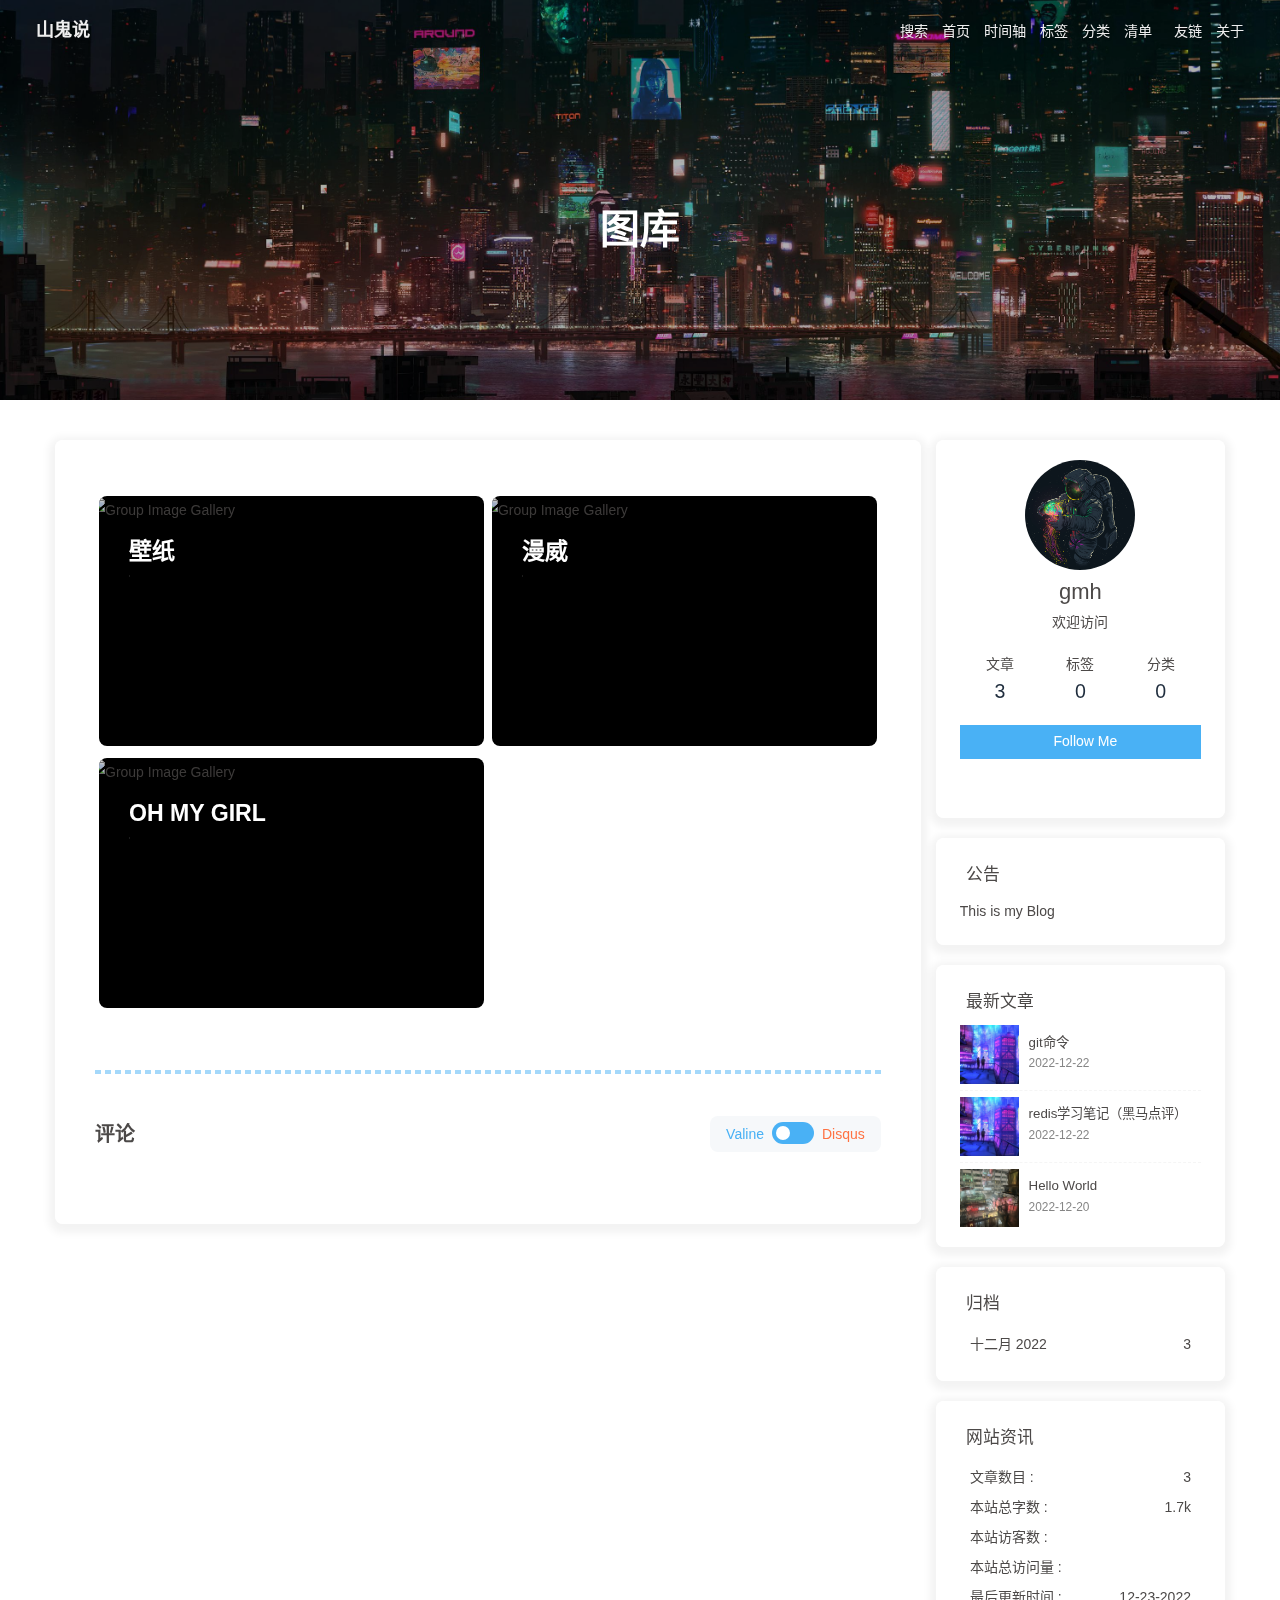
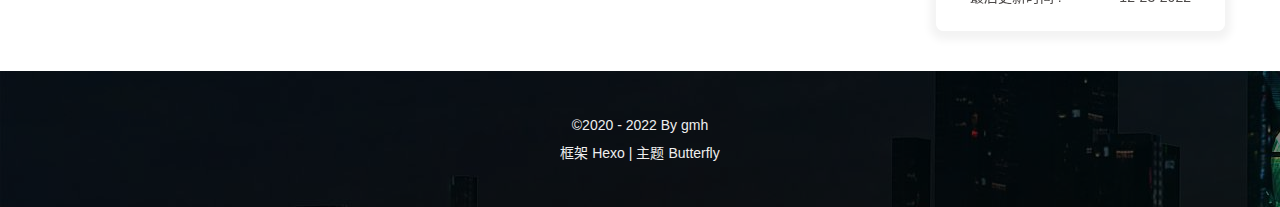
==== commit 623e74d5: "Site updated: 2022-12-23 14:57:58" ====
--- a/album/index.html
+++ b/album/index.html
@@ -5,13 +5,13 @@
 <meta property="og:site_name" content="山鬼说">
 <meta property="og:description" content="壁纸   收藏的一些壁纸                         漫威   关于漫威的图片                         OH MY GIRL   关于OH MY GIRL的图片">
 <meta property="og:locale" content="zh_CN">
-<meta property="og:image" content="https://i.loli.net/2020/05/01/gkihqEjXxJ5UZ1C.jpg">
+<meta property="og:image" content="http://example.com/img/article02.png">
 <meta property="article:published_time" content="2022-12-20T03:11:18.000Z">
 <meta property="article:modified_time" content="2022-12-22T08:12:43.650Z">
 <meta property="article:author" content="gmh">
 <meta property="article:tag" content="博客">
 <meta name="twitter:card" content="summary">
-<meta name="twitter:image" content="https://i.loli.net/2020/05/01/gkihqEjXxJ5UZ1C.jpg"><link rel="shortcut icon" href="/img/favicon.jpg"><link rel="canonical" href="http://example.com/album/"><link rel="preconnect" href="//cdn.jsdelivr.net"/><link rel="preconnect" href="//busuanzi.ibruce.info"/><link rel="stylesheet" href="/css/index.css"><link rel="stylesheet" href="https://cdn.jsdelivr.net/npm/@fortawesome/fontawesome-free/css/all.min.css" media="print" onload="this.media='all'"><script>const GLOBAL_CONFIG = { 
+<meta name="twitter:image" content="http://example.com/img/article02.png"><link rel="shortcut icon" href="/img/favicon.jpg"><link rel="canonical" href="http://example.com/album/"><link rel="preconnect" href="//cdn.jsdelivr.net"/><link rel="preconnect" href="//busuanzi.ibruce.info"/><link rel="stylesheet" href="/css/index.css"><link rel="stylesheet" href="https://cdn.jsdelivr.net/npm/@fortawesome/fontawesome-free/css/all.min.css" media="print" onload="this.media='all'"><script>const GLOBAL_CONFIG = { 
   root: '/',
   algolia: undefined,
   localSearch: {"path":"/search.xml","preload":false,"languages":{"hits_empty":"找不到您查询的内容：${query}"}},
@@ -173,7 +173,7 @@
   </figcaption>
   </figure>
   
-</div></div><hr/><div id="post-comment"><div class="comment-head"><div class="comment-headline"><i class="fas fa-comments fa-fw"></i><span> 评论</span></div><div id="comment-switch"><span class="first-comment">Valine</span><span class="switch-btn"></span><span class="second-comment">Disqus</span></div></div><div class="comment-wrap"><div><div class="vcomment" id="vcomment"></div></div><div><div id="disqus_thread"></div></div></div></div></div><div class="aside-content" id="aside-content"><div class="card-widget card-info"><div class="is-center"><div class="avatar-img"><img src="/img/avatar.jpg" onerror="this.onerror=null;this.src='/img/friend_404.gif'" alt="avatar"/></div><div class="author-info__name">gmh</div><div class="author-info__description">欢迎访问</div></div><div class="card-info-data site-data is-center"><a href="/archives/"><div class="headline">文章</div><div class="length-num">3</div></a><a href="/tags/"><div class="headline">标签</div><div class="length-num">0</div></a><a href="/categories/"><div class="headline">分类</div><div class="length-num">0</div></a></div><a id="card-info-btn" target="_blank" rel="noopener" href="https://github.com/xxxxxx"><i class="fab fa-github"></i><span>Follow Me</span></a><div class="card-info-social-icons is-center"><a class="social-icon" href="https://github.com/moshangf" target="_blank" title="Github"><i class="fab fa-github"></i></a><a class="social-icon" href="mailto:15531132417@163.com" target="_blank" title="Email"><i class="fas fa-envelope"></i></a><a class="social-icon" href="/6666" target="_blank" title="TikTok"><i class="fab fa-tiktok"></i></a></div></div><div class="card-widget card-announcement"><div class="item-headline"><i class="fas fa-bullhorn fa-shake"></i><span>公告</span></div><div class="announcement_content">This is my Blog</div></div><div class="sticky_layout"><div class="card-widget card-recent-post"><div class="item-headline"><i class="fas fa-history"></i><span>最新文章</span></div><div class="aside-list"><div class="aside-list-item"><a class="thumbnail" href="/2022/12/22/git%E7%AE%80%E5%8D%95%E6%93%8D%E4%BD%9C/" title="git命令"><img src="https://i.loli.net/2020/05/01/gkihqEjXxJ5UZ1C.jpg" onerror="this.onerror=null;this.src='/img/404.jpg'" alt="git命令"/></a><div class="content"><a class="title" href="/2022/12/22/git%E7%AE%80%E5%8D%95%E6%93%8D%E4%BD%9C/" title="git命令">git命令</a><time datetime="2022-12-22T02:26:19.316Z" title="发表于 2022-12-22 10:26:19">2022-12-22</time></div></div><div class="aside-list-item"><a class="thumbnail" href="/2022/12/22/Redis%E5%AD%A6%E4%B9%A0%E7%AC%94%E8%AE%B0/" title="redis学习笔记（黑马点评）"><img src="https://i.loli.net/2020/05/01/gkihqEjXxJ5UZ1C.jpg" onerror="this.onerror=null;this.src='/img/404.jpg'" alt="redis学习笔记（黑马点评）"/></a><div class="content"><a class="title" href="/2022/12/22/Redis%E5%AD%A6%E4%B9%A0%E7%AC%94%E8%AE%B0/" title="redis学习笔记（黑马点评）">redis学习笔记（黑马点评）</a><time datetime="2022-12-22T02:10:38.553Z" title="发表于 2022-12-22 10:10:38">2022-12-22</time></div></div><div class="aside-list-item"><a class="thumbnail" href="/2022/12/20/hello-world/" title="Hello World"><img src="/img/article02.png" onerror="this.onerror=null;this.src='/img/404.jpg'" alt="Hello World"/></a><div class="content"><a class="title" href="/2022/12/20/hello-world/" title="Hello World">Hello World</a><time datetime="2022-12-20T01:39:18.929Z" title="发表于 2022-12-20 09:39:18">2022-12-20</time></div></div></div></div><div class="card-widget card-archives"><div class="item-headline"><i class="fas fa-archive"></i><span>归档</span></div><ul class="card-archive-list"><li class="card-archive-list-item"><a class="card-archive-list-link" href="/archives/2022/12/"><span class="card-archive-list-date">十二月 2022</span><span class="card-archive-list-count">3</span></a></li></ul></div><div class="card-widget card-webinfo"><div class="item-headline"><i class="fas fa-chart-line"></i><span>网站资讯</span></div><div class="webinfo"><div class="webinfo-item"><div class="item-name">文章数目 :</div><div class="item-count">3</div></div><div class="webinfo-item"><div class="item-name">本站总字数 :</div><div class="item-count">1.7k</div></div><div class="webinfo-item"><div class="item-name">本站访客数 :</div><div class="item-count" id="busuanzi_value_site_uv"><i class="fa-solid fa-spinner fa-spin"></i></div></div><div class="webinfo-item"><div class="item-name">本站总访问量 :</div><div class="item-count" id="busuanzi_value_site_pv"><i class="fa-solid fa-spinner fa-spin"></i></div></div><div class="webinfo-item"><div class="item-name">最后更新时间 :</div><div class="item-count" id="last-push-date" data-lastPushDate="2022-12-23T06:56:47.119Z"><i class="fa-solid fa-spinner fa-spin"></i></div></div></div></div></div></div></main><footer id="footer" style="background-image: url('/img/archive.jpg')"><div id="footer-wrap"><div class="copyright">&copy;2020 - 2022 By gmh</div><div class="framework-info"><span>框架 </span><a target="_blank" rel="noopener" href="https://hexo.io">Hexo</a><span class="footer-separator">|</span><span>主题 </span><a target="_blank" rel="noopener" href="https://github.com/jerryc127/hexo-theme-butterfly">Butterfly</a></div></div></footer></div><div id="rightside"><div id="rightside-config-hide"><button id="darkmode" type="button" title="浅色和深色模式转换"><i class="fas fa-adjust"></i></button><button id="hide-aside-btn" type="button" title="单栏和双栏切换"><i class="fas fa-arrows-alt-h"></i></button></div><div id="rightside-config-show"><button id="rightside_config" type="button" title="设置"><i class="fas fa-cog fa-spin"></i></button><button id="chat_btn" type="button" title="聊天"><i class="fas fa-sms"></i></button><a id="to_comment" href="#post-comment" title="直达评论"><i class="fas fa-comments"></i></a><button id="go-up" type="button" title="回到顶部"><i class="fas fa-arrow-up"></i></button></div></div><div id="local-search"><div class="search-dialog"><nav class="search-nav"><span class="search-dialog-title">搜索</span><span id="loading-status"></span><button class="search-close-button"><i class="fas fa-times"></i></button></nav><div class="is-center" id="loading-database"><i class="fas fa-spinner fa-pulse"></i><span>  数据库加载中</span></div><div class="search-wrap"><div id="local-search-input"><div class="local-search-box"><input class="local-search-box--input" placeholder="搜索文章" type="text"/></div></div><hr/><div id="local-search-results"></div></div></div><div id="search-mask"></div></div><div><script src="/js/utils.js"></script><script src="/js/main.js"></script><script src="https://cdn.jsdelivr.net/npm/medium-zoom/dist/medium-zoom.min.js"></script><script>function panguFn () {
+</div></div><hr/><div id="post-comment"><div class="comment-head"><div class="comment-headline"><i class="fas fa-comments fa-fw"></i><span> 评论</span></div><div id="comment-switch"><span class="first-comment">Valine</span><span class="switch-btn"></span><span class="second-comment">Disqus</span></div></div><div class="comment-wrap"><div><div class="vcomment" id="vcomment"></div></div><div><div id="disqus_thread"></div></div></div></div></div><div class="aside-content" id="aside-content"><div class="card-widget card-info"><div class="is-center"><div class="avatar-img"><img src="/img/avatar.jpg" onerror="this.onerror=null;this.src='/img/friend_404.gif'" alt="avatar"/></div><div class="author-info__name">gmh</div><div class="author-info__description">欢迎访问</div></div><div class="card-info-data site-data is-center"><a href="/archives/"><div class="headline">文章</div><div class="length-num">3</div></a><a href="/tags/"><div class="headline">标签</div><div class="length-num">0</div></a><a href="/categories/"><div class="headline">分类</div><div class="length-num">0</div></a></div><a id="card-info-btn" target="_blank" rel="noopener" href="https://github.com/xxxxxx"><i class="fab fa-github"></i><span>Follow Me</span></a><div class="card-info-social-icons is-center"><a class="social-icon" href="https://github.com/moshangf" target="_blank" title="Github"><i class="fab fa-github"></i></a><a class="social-icon" href="mailto:15531132417@163.com" target="_blank" title="Email"><i class="fas fa-envelope"></i></a><a class="social-icon" href="https://www.douyin.com/" target="_blank" title="TikTok"><i class="fab fa-tiktok"></i></a></div></div><div class="card-widget card-announcement"><div class="item-headline"><i class="fas fa-bullhorn fa-shake"></i><span>公告</span></div><div class="announcement_content">This is my Blog</div></div><div class="sticky_layout"><div class="card-widget card-recent-post"><div class="item-headline"><i class="fas fa-history"></i><span>最新文章</span></div><div class="aside-list"><div class="aside-list-item"><a class="thumbnail" href="/2022/12/22/git%E7%AE%80%E5%8D%95%E6%93%8D%E4%BD%9C/" title="git命令"><img src="/img/article02.png" onerror="this.onerror=null;this.src='/img/404.jpg'" alt="git命令"/></a><div class="content"><a class="title" href="/2022/12/22/git%E7%AE%80%E5%8D%95%E6%93%8D%E4%BD%9C/" title="git命令">git命令</a><time datetime="2022-12-22T02:26:19.316Z" title="发表于 2022-12-22 10:26:19">2022-12-22</time></div></div><div class="aside-list-item"><a class="thumbnail" href="/2022/12/22/Redis%E5%AD%A6%E4%B9%A0%E7%AC%94%E8%AE%B0/" title="redis学习笔记（黑马点评）"><img src="/img/article02.png" onerror="this.onerror=null;this.src='/img/404.jpg'" alt="redis学习笔记（黑马点评）"/></a><div class="content"><a class="title" href="/2022/12/22/Redis%E5%AD%A6%E4%B9%A0%E7%AC%94%E8%AE%B0/" title="redis学习笔记（黑马点评）">redis学习笔记（黑马点评）</a><time datetime="2022-12-22T02:10:38.553Z" title="发表于 2022-12-22 10:10:38">2022-12-22</time></div></div><div class="aside-list-item"><a class="thumbnail" href="/2022/12/20/hello-world/" title="Hello World"><img src="/img/article01.png" onerror="this.onerror=null;this.src='/img/404.jpg'" alt="Hello World"/></a><div class="content"><a class="title" href="/2022/12/20/hello-world/" title="Hello World">Hello World</a><time datetime="2022-12-20T01:39:18.929Z" title="发表于 2022-12-20 09:39:18">2022-12-20</time></div></div></div></div><div class="card-widget card-archives"><div class="item-headline"><i class="fas fa-archive"></i><span>归档</span></div><ul class="card-archive-list"><li class="card-archive-list-item"><a class="card-archive-list-link" href="/archives/2022/12/"><span class="card-archive-list-date">十二月 2022</span><span class="card-archive-list-count">3</span></a></li></ul></div><div class="card-widget card-webinfo"><div class="item-headline"><i class="fas fa-chart-line"></i><span>网站资讯</span></div><div class="webinfo"><div class="webinfo-item"><div class="item-name">文章数目 :</div><div class="item-count">3</div></div><div class="webinfo-item"><div class="item-name">本站总字数 :</div><div class="item-count">1.7k</div></div><div class="webinfo-item"><div class="item-name">本站访客数 :</div><div class="item-count" id="busuanzi_value_site_uv"><i class="fa-solid fa-spinner fa-spin"></i></div></div><div class="webinfo-item"><div class="item-name">本站总访问量 :</div><div class="item-count" id="busuanzi_value_site_pv"><i class="fa-solid fa-spinner fa-spin"></i></div></div><div class="webinfo-item"><div class="item-name">最后更新时间 :</div><div class="item-count" id="last-push-date" data-lastPushDate="2022-12-23T06:57:58.164Z"><i class="fa-solid fa-spinner fa-spin"></i></div></div></div></div></div></div></main><footer id="footer" style="background-image: url('/img/archive.jpg')"><div id="footer-wrap"><div class="copyright">&copy;2020 - 2022 By gmh</div><div class="framework-info"><span>框架 </span><a target="_blank" rel="noopener" href="https://hexo.io">Hexo</a><span class="footer-separator">|</span><span>主题 </span><a target="_blank" rel="noopener" href="https://github.com/jerryc127/hexo-theme-butterfly">Butterfly</a></div></div></footer></div><div id="rightside"><div id="rightside-config-hide"><button id="darkmode" type="button" title="浅色和深色模式转换"><i class="fas fa-adjust"></i></button><button id="hide-aside-btn" type="button" title="单栏和双栏切换"><i class="fas fa-arrows-alt-h"></i></button></div><div id="rightside-config-show"><button id="rightside_config" type="button" title="设置"><i class="fas fa-cog fa-spin"></i></button><button id="chat_btn" type="button" title="聊天"><i class="fas fa-sms"></i></button><a id="to_comment" href="#post-comment" title="直达评论"><i class="fas fa-comments"></i></a><button id="go-up" type="button" title="回到顶部"><i class="fas fa-arrow-up"></i></button></div></div><div id="local-search"><div class="search-dialog"><nav class="search-nav"><span class="search-dialog-title">搜索</span><span id="loading-status"></span><button class="search-close-button"><i class="fas fa-times"></i></button></nav><div class="is-center" id="loading-database"><i class="fas fa-spinner fa-pulse"></i><span>  数据库加载中</span></div><div class="search-wrap"><div id="local-search-input"><div class="local-search-box"><input class="local-search-box--input" placeholder="搜索文章" type="text"/></div></div><hr/><div id="local-search-results"></div></div></div><div id="search-mask"></div></div><div><script src="/js/utils.js"></script><script src="/js/main.js"></script><script src="https://cdn.jsdelivr.net/npm/medium-zoom/dist/medium-zoom.min.js"></script><script>function panguFn () {
   if (typeof pangu === 'object') pangu.autoSpacingPage()
   else {
     getScript('https://cdn.jsdelivr.net/npm/pangu/dist/browser/pangu.min.js')
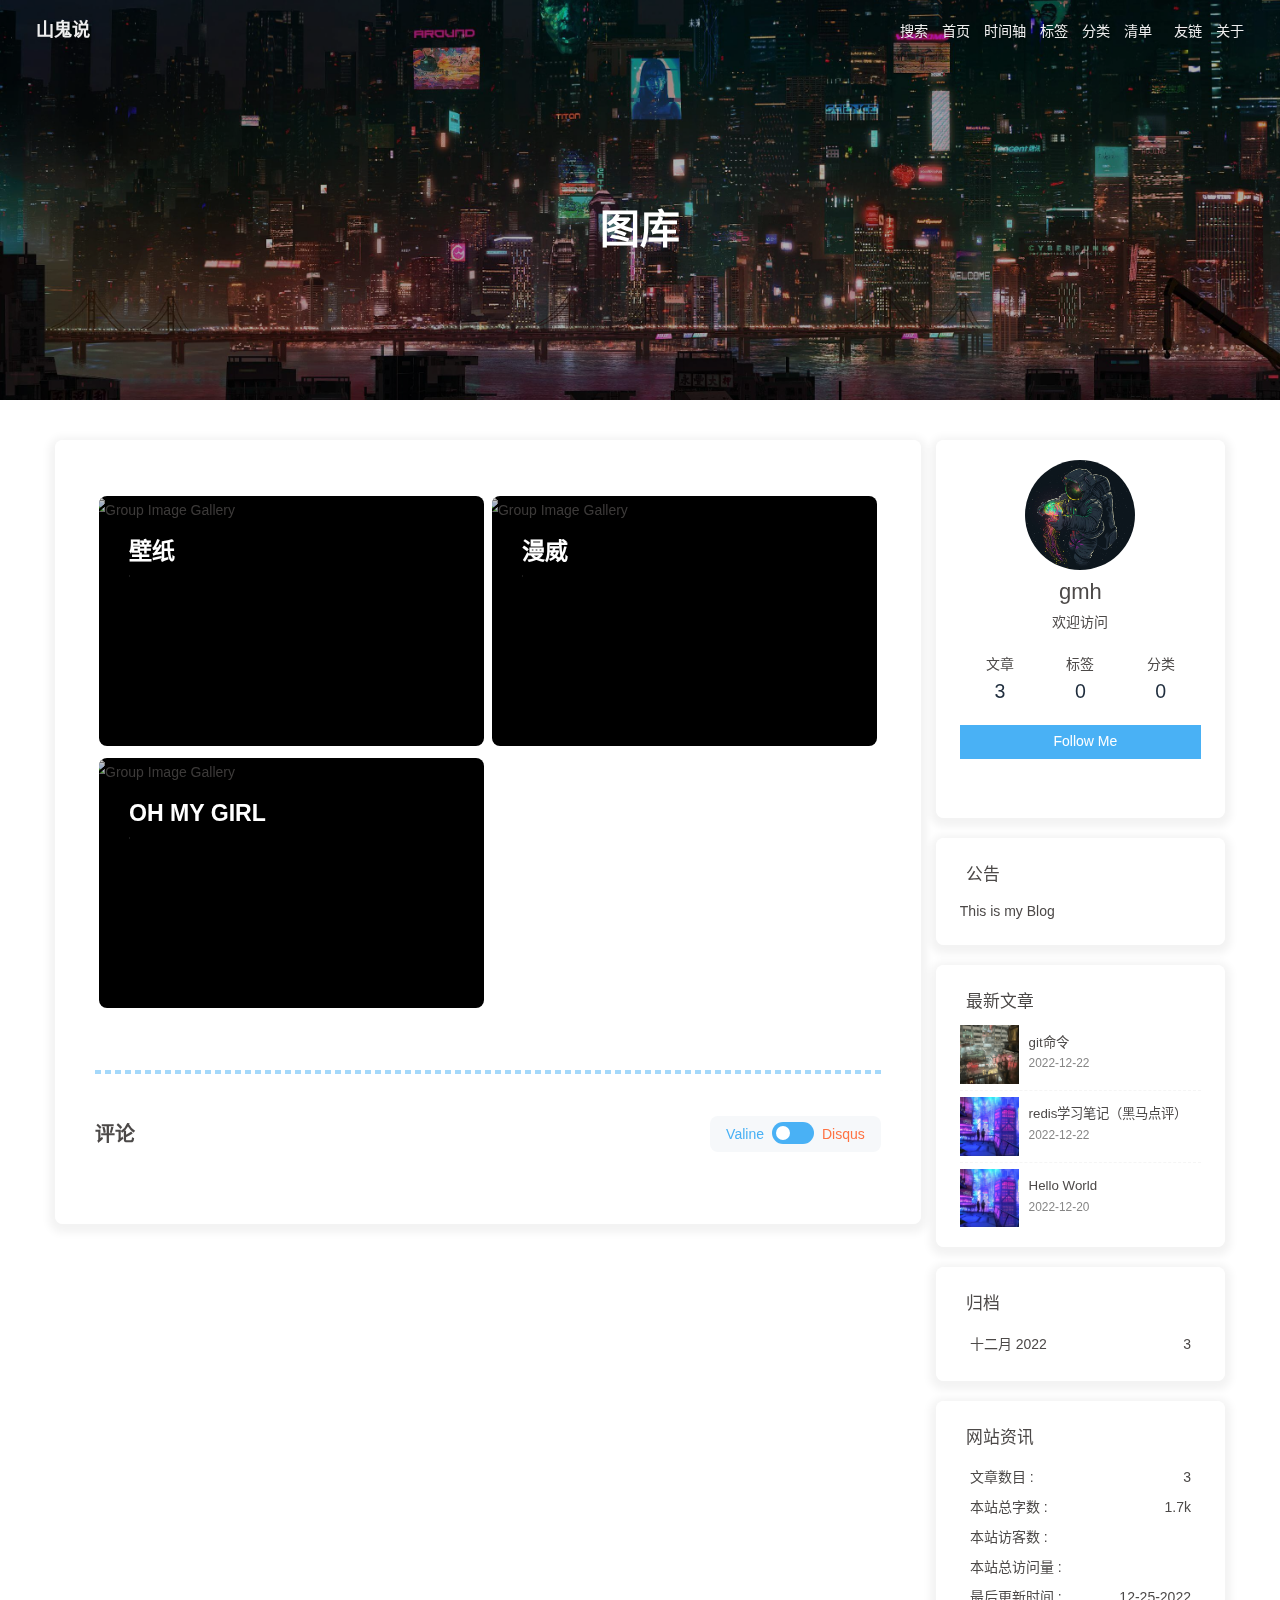
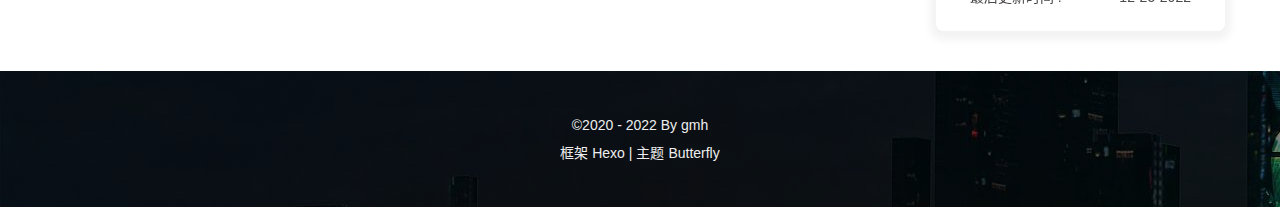
==== commit ffc0ddd2: "Site updated: 2022-12-25 10:36:54" ====
--- a/album/index.html
+++ b/album/index.html
@@ -5,13 +5,13 @@
 <meta property="og:site_name" content="山鬼说">
 <meta property="og:description" content="壁纸   收藏的一些壁纸                         漫威   关于漫威的图片                         OH MY GIRL   关于OH MY GIRL的图片">
 <meta property="og:locale" content="zh_CN">
-<meta property="og:image" content="http://example.com/img/article02.png">
+<meta property="og:image" content="https://i.loli.net/2020/05/01/gkihqEjXxJ5UZ1C.jpg">
 <meta property="article:published_time" content="2022-12-20T03:11:18.000Z">
 <meta property="article:modified_time" content="2022-12-22T08:12:43.650Z">
 <meta property="article:author" content="gmh">
 <meta property="article:tag" content="博客">
 <meta name="twitter:card" content="summary">
-<meta name="twitter:image" content="http://example.com/img/article02.png"><link rel="shortcut icon" href="/img/favicon.jpg"><link rel="canonical" href="http://example.com/album/"><link rel="preconnect" href="//cdn.jsdelivr.net"/><link rel="preconnect" href="//busuanzi.ibruce.info"/><link rel="stylesheet" href="/css/index.css"><link rel="stylesheet" href="https://cdn.jsdelivr.net/npm/@fortawesome/fontawesome-free/css/all.min.css" media="print" onload="this.media='all'"><script>const GLOBAL_CONFIG = { 
+<meta name="twitter:image" content="https://i.loli.net/2020/05/01/gkihqEjXxJ5UZ1C.jpg"><link rel="shortcut icon" href="/img/favicon.jpg"><link rel="canonical" href="http://example.com/album/"><link rel="preconnect" href="//cdn.jsdelivr.net"/><link rel="preconnect" href="//busuanzi.ibruce.info"/><link rel="stylesheet" href="/css/index.css"><link rel="stylesheet" href="https://cdn.jsdelivr.net/npm/@fortawesome/fontawesome-free/css/all.min.css" media="print" onload="this.media='all'"><script>const GLOBAL_CONFIG = { 
   root: '/',
   algolia: undefined,
   localSearch: {"path":"/search.xml","preload":false,"languages":{"hits_empty":"找不到您查询的内容：${query}"}},
@@ -173,7 +173,7 @@
   </figcaption>
   </figure>
   
-</div></div><hr/><div id="post-comment"><div class="comment-head"><div class="comment-headline"><i class="fas fa-comments fa-fw"></i><span> 评论</span></div><div id="comment-switch"><span class="first-comment">Valine</span><span class="switch-btn"></span><span class="second-comment">Disqus</span></div></div><div class="comment-wrap"><div><div class="vcomment" id="vcomment"></div></div><div><div id="disqus_thread"></div></div></div></div></div><div class="aside-content" id="aside-content"><div class="card-widget card-info"><div class="is-center"><div class="avatar-img"><img src="/img/avatar.jpg" onerror="this.onerror=null;this.src='/img/friend_404.gif'" alt="avatar"/></div><div class="author-info__name">gmh</div><div class="author-info__description">欢迎访问</div></div><div class="card-info-data site-data is-center"><a href="/archives/"><div class="headline">文章</div><div class="length-num">3</div></a><a href="/tags/"><div class="headline">标签</div><div class="length-num">0</div></a><a href="/categories/"><div class="headline">分类</div><div class="length-num">0</div></a></div><a id="card-info-btn" target="_blank" rel="noopener" href="https://github.com/xxxxxx"><i class="fab fa-github"></i><span>Follow Me</span></a><div class="card-info-social-icons is-center"><a class="social-icon" href="https://github.com/moshangf" target="_blank" title="Github"><i class="fab fa-github"></i></a><a class="social-icon" href="mailto:15531132417@163.com" target="_blank" title="Email"><i class="fas fa-envelope"></i></a><a class="social-icon" href="https://www.douyin.com/" target="_blank" title="TikTok"><i class="fab fa-tiktok"></i></a></div></div><div class="card-widget card-announcement"><div class="item-headline"><i class="fas fa-bullhorn fa-shake"></i><span>公告</span></div><div class="announcement_content">This is my Blog</div></div><div class="sticky_layout"><div class="card-widget card-recent-post"><div class="item-headline"><i class="fas fa-history"></i><span>最新文章</span></div><div class="aside-list"><div class="aside-list-item"><a class="thumbnail" href="/2022/12/22/git%E7%AE%80%E5%8D%95%E6%93%8D%E4%BD%9C/" title="git命令"><img src="/img/article02.png" onerror="this.onerror=null;this.src='/img/404.jpg'" alt="git命令"/></a><div class="content"><a class="title" href="/2022/12/22/git%E7%AE%80%E5%8D%95%E6%93%8D%E4%BD%9C/" title="git命令">git命令</a><time datetime="2022-12-22T02:26:19.316Z" title="发表于 2022-12-22 10:26:19">2022-12-22</time></div></div><div class="aside-list-item"><a class="thumbnail" href="/2022/12/22/Redis%E5%AD%A6%E4%B9%A0%E7%AC%94%E8%AE%B0/" title="redis学习笔记（黑马点评）"><img src="/img/article02.png" onerror="this.onerror=null;this.src='/img/404.jpg'" alt="redis学习笔记（黑马点评）"/></a><div class="content"><a class="title" href="/2022/12/22/Redis%E5%AD%A6%E4%B9%A0%E7%AC%94%E8%AE%B0/" title="redis学习笔记（黑马点评）">redis学习笔记（黑马点评）</a><time datetime="2022-12-22T02:10:38.553Z" title="发表于 2022-12-22 10:10:38">2022-12-22</time></div></div><div class="aside-list-item"><a class="thumbnail" href="/2022/12/20/hello-world/" title="Hello World"><img src="/img/article01.png" onerror="this.onerror=null;this.src='/img/404.jpg'" alt="Hello World"/></a><div class="content"><a class="title" href="/2022/12/20/hello-world/" title="Hello World">Hello World</a><time datetime="2022-12-20T01:39:18.929Z" title="发表于 2022-12-20 09:39:18">2022-12-20</time></div></div></div></div><div class="card-widget card-archives"><div class="item-headline"><i class="fas fa-archive"></i><span>归档</span></div><ul class="card-archive-list"><li class="card-archive-list-item"><a class="card-archive-list-link" href="/archives/2022/12/"><span class="card-archive-list-date">十二月 2022</span><span class="card-archive-list-count">3</span></a></li></ul></div><div class="card-widget card-webinfo"><div class="item-headline"><i class="fas fa-chart-line"></i><span>网站资讯</span></div><div class="webinfo"><div class="webinfo-item"><div class="item-name">文章数目 :</div><div class="item-count">3</div></div><div class="webinfo-item"><div class="item-name">本站总字数 :</div><div class="item-count">1.7k</div></div><div class="webinfo-item"><div class="item-name">本站访客数 :</div><div class="item-count" id="busuanzi_value_site_uv"><i class="fa-solid fa-spinner fa-spin"></i></div></div><div class="webinfo-item"><div class="item-name">本站总访问量 :</div><div class="item-count" id="busuanzi_value_site_pv"><i class="fa-solid fa-spinner fa-spin"></i></div></div><div class="webinfo-item"><div class="item-name">最后更新时间 :</div><div class="item-count" id="last-push-date" data-lastPushDate="2022-12-23T06:57:58.164Z"><i class="fa-solid fa-spinner fa-spin"></i></div></div></div></div></div></div></main><footer id="footer" style="background-image: url('/img/archive.jpg')"><div id="footer-wrap"><div class="copyright">&copy;2020 - 2022 By gmh</div><div class="framework-info"><span>框架 </span><a target="_blank" rel="noopener" href="https://hexo.io">Hexo</a><span class="footer-separator">|</span><span>主题 </span><a target="_blank" rel="noopener" href="https://github.com/jerryc127/hexo-theme-butterfly">Butterfly</a></div></div></footer></div><div id="rightside"><div id="rightside-config-hide"><button id="darkmode" type="button" title="浅色和深色模式转换"><i class="fas fa-adjust"></i></button><button id="hide-aside-btn" type="button" title="单栏和双栏切换"><i class="fas fa-arrows-alt-h"></i></button></div><div id="rightside-config-show"><button id="rightside_config" type="button" title="设置"><i class="fas fa-cog fa-spin"></i></button><button id="chat_btn" type="button" title="聊天"><i class="fas fa-sms"></i></button><a id="to_comment" href="#post-comment" title="直达评论"><i class="fas fa-comments"></i></a><button id="go-up" type="button" title="回到顶部"><i class="fas fa-arrow-up"></i></button></div></div><div id="local-search"><div class="search-dialog"><nav class="search-nav"><span class="search-dialog-title">搜索</span><span id="loading-status"></span><button class="search-close-button"><i class="fas fa-times"></i></button></nav><div class="is-center" id="loading-database"><i class="fas fa-spinner fa-pulse"></i><span>  数据库加载中</span></div><div class="search-wrap"><div id="local-search-input"><div class="local-search-box"><input class="local-search-box--input" placeholder="搜索文章" type="text"/></div></div><hr/><div id="local-search-results"></div></div></div><div id="search-mask"></div></div><div><script src="/js/utils.js"></script><script src="/js/main.js"></script><script src="https://cdn.jsdelivr.net/npm/medium-zoom/dist/medium-zoom.min.js"></script><script>function panguFn () {
+</div></div><hr/><div id="post-comment"><div class="comment-head"><div class="comment-headline"><i class="fas fa-comments fa-fw"></i><span> 评论</span></div><div id="comment-switch"><span class="first-comment">Valine</span><span class="switch-btn"></span><span class="second-comment">Disqus</span></div></div><div class="comment-wrap"><div><div class="vcomment" id="vcomment"></div></div><div><div id="disqus_thread"></div></div></div></div></div><div class="aside-content" id="aside-content"><div class="card-widget card-info"><div class="is-center"><div class="avatar-img"><img src="/img/avatar.jpg" onerror="this.onerror=null;this.src='/img/friend_404.gif'" alt="avatar"/></div><div class="author-info__name">gmh</div><div class="author-info__description">欢迎访问</div></div><div class="card-info-data site-data is-center"><a href="/archives/"><div class="headline">文章</div><div class="length-num">3</div></a><a href="/tags/"><div class="headline">标签</div><div class="length-num">0</div></a><a href="/categories/"><div class="headline">分类</div><div class="length-num">0</div></a></div><a id="card-info-btn" target="_blank" rel="noopener" href="https://github.com/xxxxxx"><i class="fab fa-github"></i><span>Follow Me</span></a><div class="card-info-social-icons is-center"><a class="social-icon" href="https://github.com/moshangf" target="_blank" title="Github"><i class="fab fa-github"></i></a><a class="social-icon" href="mailto:15531132417@163.com" target="_blank" title="Email"><i class="fas fa-envelope"></i></a><a class="social-icon" href="https://www.douyin.com/" target="_blank" title="TikTok"><i class="fab fa-tiktok"></i></a></div></div><div class="card-widget card-announcement"><div class="item-headline"><i class="fas fa-bullhorn fa-shake"></i><span>公告</span></div><div class="announcement_content">This is my Blog</div></div><div class="sticky_layout"><div class="card-widget card-recent-post"><div class="item-headline"><i class="fas fa-history"></i><span>最新文章</span></div><div class="aside-list"><div class="aside-list-item"><a class="thumbnail" href="/2022/12/22/git%E7%AE%80%E5%8D%95%E6%93%8D%E4%BD%9C/" title="git命令"><img src="/img/article01.png" onerror="this.onerror=null;this.src='/img/404.jpg'" alt="git命令"/></a><div class="content"><a class="title" href="/2022/12/22/git%E7%AE%80%E5%8D%95%E6%93%8D%E4%BD%9C/" title="git命令">git命令</a><time datetime="2022-12-22T02:26:19.316Z" title="发表于 2022-12-22 10:26:19">2022-12-22</time></div></div><div class="aside-list-item"><a class="thumbnail" href="/2022/12/22/Redis%E5%AD%A6%E4%B9%A0%E7%AC%94%E8%AE%B0/" title="redis学习笔记（黑马点评）"><img src="/img/article02.png" onerror="this.onerror=null;this.src='/img/404.jpg'" alt="redis学习笔记（黑马点评）"/></a><div class="content"><a class="title" href="/2022/12/22/Redis%E5%AD%A6%E4%B9%A0%E7%AC%94%E8%AE%B0/" title="redis学习笔记（黑马点评）">redis学习笔记（黑马点评）</a><time datetime="2022-12-22T02:10:38.553Z" title="发表于 2022-12-22 10:10:38">2022-12-22</time></div></div><div class="aside-list-item"><a class="thumbnail" href="/2022/12/20/hello-world/" title="Hello World"><img src="/img/article02.png" onerror="this.onerror=null;this.src='/img/404.jpg'" alt="Hello World"/></a><div class="content"><a class="title" href="/2022/12/20/hello-world/" title="Hello World">Hello World</a><time datetime="2022-12-20T01:39:18.929Z" title="发表于 2022-12-20 09:39:18">2022-12-20</time></div></div></div></div><div class="card-widget card-archives"><div class="item-headline"><i class="fas fa-archive"></i><span>归档</span></div><ul class="card-archive-list"><li class="card-archive-list-item"><a class="card-archive-list-link" href="/archives/2022/12/"><span class="card-archive-list-date">十二月 2022</span><span class="card-archive-list-count">3</span></a></li></ul></div><div class="card-widget card-webinfo"><div class="item-headline"><i class="fas fa-chart-line"></i><span>网站资讯</span></div><div class="webinfo"><div class="webinfo-item"><div class="item-name">文章数目 :</div><div class="item-count">3</div></div><div class="webinfo-item"><div class="item-name">本站总字数 :</div><div class="item-count">1.7k</div></div><div class="webinfo-item"><div class="item-name">本站访客数 :</div><div class="item-count" id="busuanzi_value_site_uv"><i class="fa-solid fa-spinner fa-spin"></i></div></div><div class="webinfo-item"><div class="item-name">本站总访问量 :</div><div class="item-count" id="busuanzi_value_site_pv"><i class="fa-solid fa-spinner fa-spin"></i></div></div><div class="webinfo-item"><div class="item-name">最后更新时间 :</div><div class="item-count" id="last-push-date" data-lastPushDate="2022-12-25T02:36:54.272Z"><i class="fa-solid fa-spinner fa-spin"></i></div></div></div></div></div></div></main><footer id="footer" style="background-image: url('/img/archive.jpg')"><div id="footer-wrap"><div class="copyright">&copy;2020 - 2022 By gmh</div><div class="framework-info"><span>框架 </span><a target="_blank" rel="noopener" href="https://hexo.io">Hexo</a><span class="footer-separator">|</span><span>主题 </span><a target="_blank" rel="noopener" href="https://github.com/jerryc127/hexo-theme-butterfly">Butterfly</a></div></div></footer></div><div id="rightside"><div id="rightside-config-hide"><button id="darkmode" type="button" title="浅色和深色模式转换"><i class="fas fa-adjust"></i></button><button id="hide-aside-btn" type="button" title="单栏和双栏切换"><i class="fas fa-arrows-alt-h"></i></button></div><div id="rightside-config-show"><button id="rightside_config" type="button" title="设置"><i class="fas fa-cog fa-spin"></i></button><button id="chat_btn" type="button" title="聊天"><i class="fas fa-sms"></i></button><a id="to_comment" href="#post-comment" title="直达评论"><i class="fas fa-comments"></i></a><button id="go-up" type="button" title="回到顶部"><i class="fas fa-arrow-up"></i></button></div></div><div id="local-search"><div class="search-dialog"><nav class="search-nav"><span class="search-dialog-title">搜索</span><span id="loading-status"></span><button class="search-close-button"><i class="fas fa-times"></i></button></nav><div class="is-center" id="loading-database"><i class="fas fa-spinner fa-pulse"></i><span>  数据库加载中</span></div><div class="search-wrap"><div id="local-search-input"><div class="local-search-box"><input class="local-search-box--input" placeholder="搜索文章" type="text"/></div></div><hr/><div id="local-search-results"></div></div></div><div id="search-mask"></div></div><div><script src="/js/utils.js"></script><script src="/js/main.js"></script><script src="https://cdn.jsdelivr.net/npm/medium-zoom/dist/medium-zoom.min.js"></script><script>function panguFn () {
   if (typeof pangu === 'object') pangu.autoSpacingPage()
   else {
     getScript('https://cdn.jsdelivr.net/npm/pangu/dist/browser/pangu.min.js')
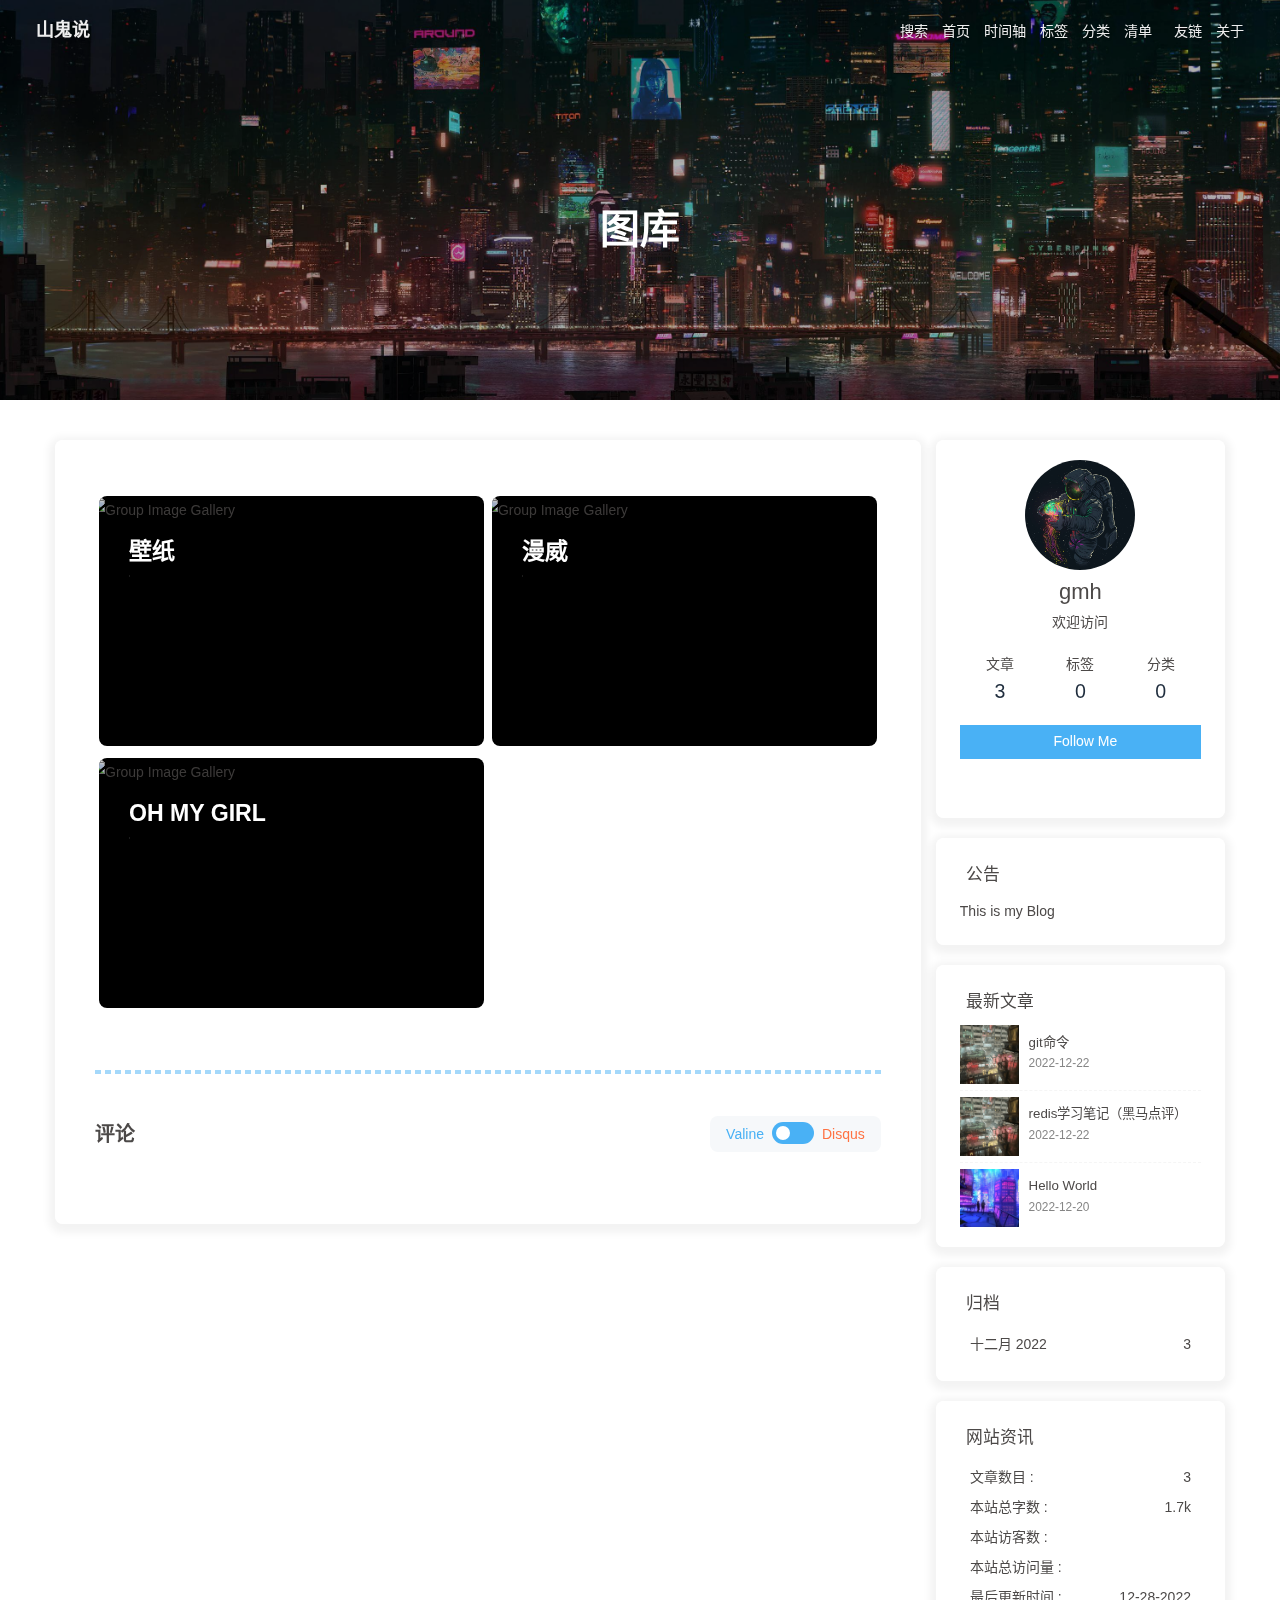
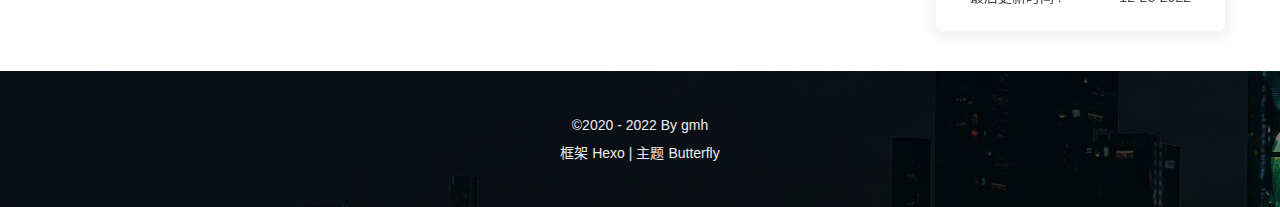
==== commit 3d7994db: "Site updated: 2022-12-28 14:06:10" ====
--- a/album/index.html
+++ b/album/index.html
@@ -5,13 +5,13 @@
 <meta property="og:site_name" content="山鬼说">
 <meta property="og:description" content="壁纸   收藏的一些壁纸                         漫威   关于漫威的图片                         OH MY GIRL   关于OH MY GIRL的图片">
 <meta property="og:locale" content="zh_CN">
-<meta property="og:image" content="https://i.loli.net/2020/05/01/gkihqEjXxJ5UZ1C.jpg">
+<meta property="og:image" content="http://example.com/img/article02.png">
 <meta property="article:published_time" content="2022-12-20T03:11:18.000Z">
 <meta property="article:modified_time" content="2022-12-22T08:12:43.650Z">
 <meta property="article:author" content="gmh">
 <meta property="article:tag" content="博客">
 <meta name="twitter:card" content="summary">
-<meta name="twitter:image" content="https://i.loli.net/2020/05/01/gkihqEjXxJ5UZ1C.jpg"><link rel="shortcut icon" href="/img/favicon.jpg"><link rel="canonical" href="http://example.com/album/"><link rel="preconnect" href="//cdn.jsdelivr.net"/><link rel="preconnect" href="//busuanzi.ibruce.info"/><link rel="stylesheet" href="/css/index.css"><link rel="stylesheet" href="https://cdn.jsdelivr.net/npm/@fortawesome/fontawesome-free/css/all.min.css" media="print" onload="this.media='all'"><script>const GLOBAL_CONFIG = { 
+<meta name="twitter:image" content="http://example.com/img/article02.png"><link rel="shortcut icon" href="/img/favicon.jpg"><link rel="canonical" href="http://example.com/album/"><link rel="preconnect" href="//cdn.jsdelivr.net"/><link rel="preconnect" href="//busuanzi.ibruce.info"/><link rel="stylesheet" href="/css/index.css"><link rel="stylesheet" href="https://cdn.jsdelivr.net/npm/@fortawesome/fontawesome-free/css/all.min.css" media="print" onload="this.media='all'"><script>const GLOBAL_CONFIG = { 
   root: '/',
   algolia: undefined,
   localSearch: {"path":"/search.xml","preload":false,"languages":{"hits_empty":"找不到您查询的内容：${query}"}},
@@ -173,7 +173,7 @@
   </figcaption>
   </figure>
   
-</div></div><hr/><div id="post-comment"><div class="comment-head"><div class="comment-headline"><i class="fas fa-comments fa-fw"></i><span> 评论</span></div><div id="comment-switch"><span class="first-comment">Valine</span><span class="switch-btn"></span><span class="second-comment">Disqus</span></div></div><div class="comment-wrap"><div><div class="vcomment" id="vcomment"></div></div><div><div id="disqus_thread"></div></div></div></div></div><div class="aside-content" id="aside-content"><div class="card-widget card-info"><div class="is-center"><div class="avatar-img"><img src="/img/avatar.jpg" onerror="this.onerror=null;this.src='/img/friend_404.gif'" alt="avatar"/></div><div class="author-info__name">gmh</div><div class="author-info__description">欢迎访问</div></div><div class="card-info-data site-data is-center"><a href="/archives/"><div class="headline">文章</div><div class="length-num">3</div></a><a href="/tags/"><div class="headline">标签</div><div class="length-num">0</div></a><a href="/categories/"><div class="headline">分类</div><div class="length-num">0</div></a></div><a id="card-info-btn" target="_blank" rel="noopener" href="https://github.com/xxxxxx"><i class="fab fa-github"></i><span>Follow Me</span></a><div class="card-info-social-icons is-center"><a class="social-icon" href="https://github.com/moshangf" target="_blank" title="Github"><i class="fab fa-github"></i></a><a class="social-icon" href="mailto:15531132417@163.com" target="_blank" title="Email"><i class="fas fa-envelope"></i></a><a class="social-icon" href="https://www.douyin.com/" target="_blank" title="TikTok"><i class="fab fa-tiktok"></i></a></div></div><div class="card-widget card-announcement"><div class="item-headline"><i class="fas fa-bullhorn fa-shake"></i><span>公告</span></div><div class="announcement_content">This is my Blog</div></div><div class="sticky_layout"><div class="card-widget card-recent-post"><div class="item-headline"><i class="fas fa-history"></i><span>最新文章</span></div><div class="aside-list"><div class="aside-list-item"><a class="thumbnail" href="/2022/12/22/git%E7%AE%80%E5%8D%95%E6%93%8D%E4%BD%9C/" title="git命令"><img src="/img/article01.png" onerror="this.onerror=null;this.src='/img/404.jpg'" alt="git命令"/></a><div class="content"><a class="title" href="/2022/12/22/git%E7%AE%80%E5%8D%95%E6%93%8D%E4%BD%9C/" title="git命令">git命令</a><time datetime="2022-12-22T02:26:19.316Z" title="发表于 2022-12-22 10:26:19">2022-12-22</time></div></div><div class="aside-list-item"><a class="thumbnail" href="/2022/12/22/Redis%E5%AD%A6%E4%B9%A0%E7%AC%94%E8%AE%B0/" title="redis学习笔记（黑马点评）"><img src="/img/article02.png" onerror="this.onerror=null;this.src='/img/404.jpg'" alt="redis学习笔记（黑马点评）"/></a><div class="content"><a class="title" href="/2022/12/22/Redis%E5%AD%A6%E4%B9%A0%E7%AC%94%E8%AE%B0/" title="redis学习笔记（黑马点评）">redis学习笔记（黑马点评）</a><time datetime="2022-12-22T02:10:38.553Z" title="发表于 2022-12-22 10:10:38">2022-12-22</time></div></div><div class="aside-list-item"><a class="thumbnail" href="/2022/12/20/hello-world/" title="Hello World"><img src="/img/article02.png" onerror="this.onerror=null;this.src='/img/404.jpg'" alt="Hello World"/></a><div class="content"><a class="title" href="/2022/12/20/hello-world/" title="Hello World">Hello World</a><time datetime="2022-12-20T01:39:18.929Z" title="发表于 2022-12-20 09:39:18">2022-12-20</time></div></div></div></div><div class="card-widget card-archives"><div class="item-headline"><i class="fas fa-archive"></i><span>归档</span></div><ul class="card-archive-list"><li class="card-archive-list-item"><a class="card-archive-list-link" href="/archives/2022/12/"><span class="card-archive-list-date">十二月 2022</span><span class="card-archive-list-count">3</span></a></li></ul></div><div class="card-widget card-webinfo"><div class="item-headline"><i class="fas fa-chart-line"></i><span>网站资讯</span></div><div class="webinfo"><div class="webinfo-item"><div class="item-name">文章数目 :</div><div class="item-count">3</div></div><div class="webinfo-item"><div class="item-name">本站总字数 :</div><div class="item-count">1.7k</div></div><div class="webinfo-item"><div class="item-name">本站访客数 :</div><div class="item-count" id="busuanzi_value_site_uv"><i class="fa-solid fa-spinner fa-spin"></i></div></div><div class="webinfo-item"><div class="item-name">本站总访问量 :</div><div class="item-count" id="busuanzi_value_site_pv"><i class="fa-solid fa-spinner fa-spin"></i></div></div><div class="webinfo-item"><div class="item-name">最后更新时间 :</div><div class="item-count" id="last-push-date" data-lastPushDate="2022-12-25T02:36:54.272Z"><i class="fa-solid fa-spinner fa-spin"></i></div></div></div></div></div></div></main><footer id="footer" style="background-image: url('/img/archive.jpg')"><div id="footer-wrap"><div class="copyright">&copy;2020 - 2022 By gmh</div><div class="framework-info"><span>框架 </span><a target="_blank" rel="noopener" href="https://hexo.io">Hexo</a><span class="footer-separator">|</span><span>主题 </span><a target="_blank" rel="noopener" href="https://github.com/jerryc127/hexo-theme-butterfly">Butterfly</a></div></div></footer></div><div id="rightside"><div id="rightside-config-hide"><button id="darkmode" type="button" title="浅色和深色模式转换"><i class="fas fa-adjust"></i></button><button id="hide-aside-btn" type="button" title="单栏和双栏切换"><i class="fas fa-arrows-alt-h"></i></button></div><div id="rightside-config-show"><button id="rightside_config" type="button" title="设置"><i class="fas fa-cog fa-spin"></i></button><button id="chat_btn" type="button" title="聊天"><i class="fas fa-sms"></i></button><a id="to_comment" href="#post-comment" title="直达评论"><i class="fas fa-comments"></i></a><button id="go-up" type="button" title="回到顶部"><i class="fas fa-arrow-up"></i></button></div></div><div id="local-search"><div class="search-dialog"><nav class="search-nav"><span class="search-dialog-title">搜索</span><span id="loading-status"></span><button class="search-close-button"><i class="fas fa-times"></i></button></nav><div class="is-center" id="loading-database"><i class="fas fa-spinner fa-pulse"></i><span>  数据库加载中</span></div><div class="search-wrap"><div id="local-search-input"><div class="local-search-box"><input class="local-search-box--input" placeholder="搜索文章" type="text"/></div></div><hr/><div id="local-search-results"></div></div></div><div id="search-mask"></div></div><div><script src="/js/utils.js"></script><script src="/js/main.js"></script><script src="https://cdn.jsdelivr.net/npm/medium-zoom/dist/medium-zoom.min.js"></script><script>function panguFn () {
+</div></div><hr/><div id="post-comment"><div class="comment-head"><div class="comment-headline"><i class="fas fa-comments fa-fw"></i><span> 评论</span></div><div id="comment-switch"><span class="first-comment">Valine</span><span class="switch-btn"></span><span class="second-comment">Disqus</span></div></div><div class="comment-wrap"><div><div class="vcomment" id="vcomment"></div></div><div><div id="disqus_thread"></div></div></div></div></div><div class="aside-content" id="aside-content"><div class="card-widget card-info"><div class="is-center"><div class="avatar-img"><img src="/img/avatar.jpg" onerror="this.onerror=null;this.src='/img/friend_404.gif'" alt="avatar"/></div><div class="author-info__name">gmh</div><div class="author-info__description">欢迎访问</div></div><div class="card-info-data site-data is-center"><a href="/archives/"><div class="headline">文章</div><div class="length-num">3</div></a><a href="/tags/"><div class="headline">标签</div><div class="length-num">0</div></a><a href="/categories/"><div class="headline">分类</div><div class="length-num">0</div></a></div><a id="card-info-btn" target="_blank" rel="noopener" href="https://github.com/xxxxxx"><i class="fab fa-github"></i><span>Follow Me</span></a><div class="card-info-social-icons is-center"><a class="social-icon" href="https://github.com/moshangf" target="_blank" title="Github"><i class="fab fa-github"></i></a><a class="social-icon" href="mailto:15531132417@163.com" target="_blank" title="Email"><i class="fas fa-envelope"></i></a><a class="social-icon" href="https://www.douyin.com/" target="_blank" title="TikTok"><i class="fab fa-tiktok"></i></a></div></div><div class="card-widget card-announcement"><div class="item-headline"><i class="fas fa-bullhorn fa-shake"></i><span>公告</span></div><div class="announcement_content">This is my Blog</div></div><div class="sticky_layout"><div class="card-widget card-recent-post"><div class="item-headline"><i class="fas fa-history"></i><span>最新文章</span></div><div class="aside-list"><div class="aside-list-item"><a class="thumbnail" href="/2022/12/22/git%E7%AE%80%E5%8D%95%E6%93%8D%E4%BD%9C/" title="git命令"><img src="/img/article01.png" onerror="this.onerror=null;this.src='/img/404.jpg'" alt="git命令"/></a><div class="content"><a class="title" href="/2022/12/22/git%E7%AE%80%E5%8D%95%E6%93%8D%E4%BD%9C/" title="git命令">git命令</a><time datetime="2022-12-22T02:26:19.316Z" title="发表于 2022-12-22 10:26:19">2022-12-22</time></div></div><div class="aside-list-item"><a class="thumbnail" href="/2022/12/22/Redis%E5%AD%A6%E4%B9%A0%E7%AC%94%E8%AE%B0/" title="redis学习笔记（黑马点评）"><img src="/img/article01.png" onerror="this.onerror=null;this.src='/img/404.jpg'" alt="redis学习笔记（黑马点评）"/></a><div class="content"><a class="title" href="/2022/12/22/Redis%E5%AD%A6%E4%B9%A0%E7%AC%94%E8%AE%B0/" title="redis学习笔记（黑马点评）">redis学习笔记（黑马点评）</a><time datetime="2022-12-22T02:10:38.553Z" title="发表于 2022-12-22 10:10:38">2022-12-22</time></div></div><div class="aside-list-item"><a class="thumbnail" href="/2022/12/20/hello-world/" title="Hello World"><img src="/img/article02.png" onerror="this.onerror=null;this.src='/img/404.jpg'" alt="Hello World"/></a><div class="content"><a class="title" href="/2022/12/20/hello-world/" title="Hello World">Hello World</a><time datetime="2022-12-20T01:39:18.929Z" title="发表于 2022-12-20 09:39:18">2022-12-20</time></div></div></div></div><div class="card-widget card-archives"><div class="item-headline"><i class="fas fa-archive"></i><span>归档</span></div><ul class="card-archive-list"><li class="card-archive-list-item"><a class="card-archive-list-link" href="/archives/2022/12/"><span class="card-archive-list-date">十二月 2022</span><span class="card-archive-list-count">3</span></a></li></ul></div><div class="card-widget card-webinfo"><div class="item-headline"><i class="fas fa-chart-line"></i><span>网站资讯</span></div><div class="webinfo"><div class="webinfo-item"><div class="item-name">文章数目 :</div><div class="item-count">3</div></div><div class="webinfo-item"><div class="item-name">本站总字数 :</div><div class="item-count">1.7k</div></div><div class="webinfo-item"><div class="item-name">本站访客数 :</div><div class="item-count" id="busuanzi_value_site_uv"><i class="fa-solid fa-spinner fa-spin"></i></div></div><div class="webinfo-item"><div class="item-name">本站总访问量 :</div><div class="item-count" id="busuanzi_value_site_pv"><i class="fa-solid fa-spinner fa-spin"></i></div></div><div class="webinfo-item"><div class="item-name">最后更新时间 :</div><div class="item-count" id="last-push-date" data-lastPushDate="2022-12-28T06:05:49.500Z"><i class="fa-solid fa-spinner fa-spin"></i></div></div></div></div></div></div></main><footer id="footer" style="background-image: url('/img/archive.jpg')"><div id="footer-wrap"><div class="copyright">&copy;2020 - 2022 By gmh</div><div class="framework-info"><span>框架 </span><a target="_blank" rel="noopener" href="https://hexo.io">Hexo</a><span class="footer-separator">|</span><span>主题 </span><a target="_blank" rel="noopener" href="https://github.com/jerryc127/hexo-theme-butterfly">Butterfly</a></div></div></footer></div><div id="rightside"><div id="rightside-config-hide"><button id="darkmode" type="button" title="浅色和深色模式转换"><i class="fas fa-adjust"></i></button><button id="hide-aside-btn" type="button" title="单栏和双栏切换"><i class="fas fa-arrows-alt-h"></i></button></div><div id="rightside-config-show"><button id="rightside_config" type="button" title="设置"><i class="fas fa-cog fa-spin"></i></button><button id="chat_btn" type="button" title="聊天"><i class="fas fa-sms"></i></button><a id="to_comment" href="#post-comment" title="直达评论"><i class="fas fa-comments"></i></a><button id="go-up" type="button" title="回到顶部"><i class="fas fa-arrow-up"></i></button></div></div><div id="local-search"><div class="search-dialog"><nav class="search-nav"><span class="search-dialog-title">搜索</span><span id="loading-status"></span><button class="search-close-button"><i class="fas fa-times"></i></button></nav><div class="is-center" id="loading-database"><i class="fas fa-spinner fa-pulse"></i><span>  数据库加载中</span></div><div class="search-wrap"><div id="local-search-input"><div class="local-search-box"><input class="local-search-box--input" placeholder="搜索文章" type="text"/></div></div><hr/><div id="local-search-results"></div></div></div><div id="search-mask"></div></div><div><script src="/js/utils.js"></script><script src="/js/main.js"></script><script src="https://cdn.jsdelivr.net/npm/medium-zoom/dist/medium-zoom.min.js"></script><script>function panguFn () {
   if (typeof pangu === 'object') pangu.autoSpacingPage()
   else {
     getScript('https://cdn.jsdelivr.net/npm/pangu/dist/browser/pangu.min.js')
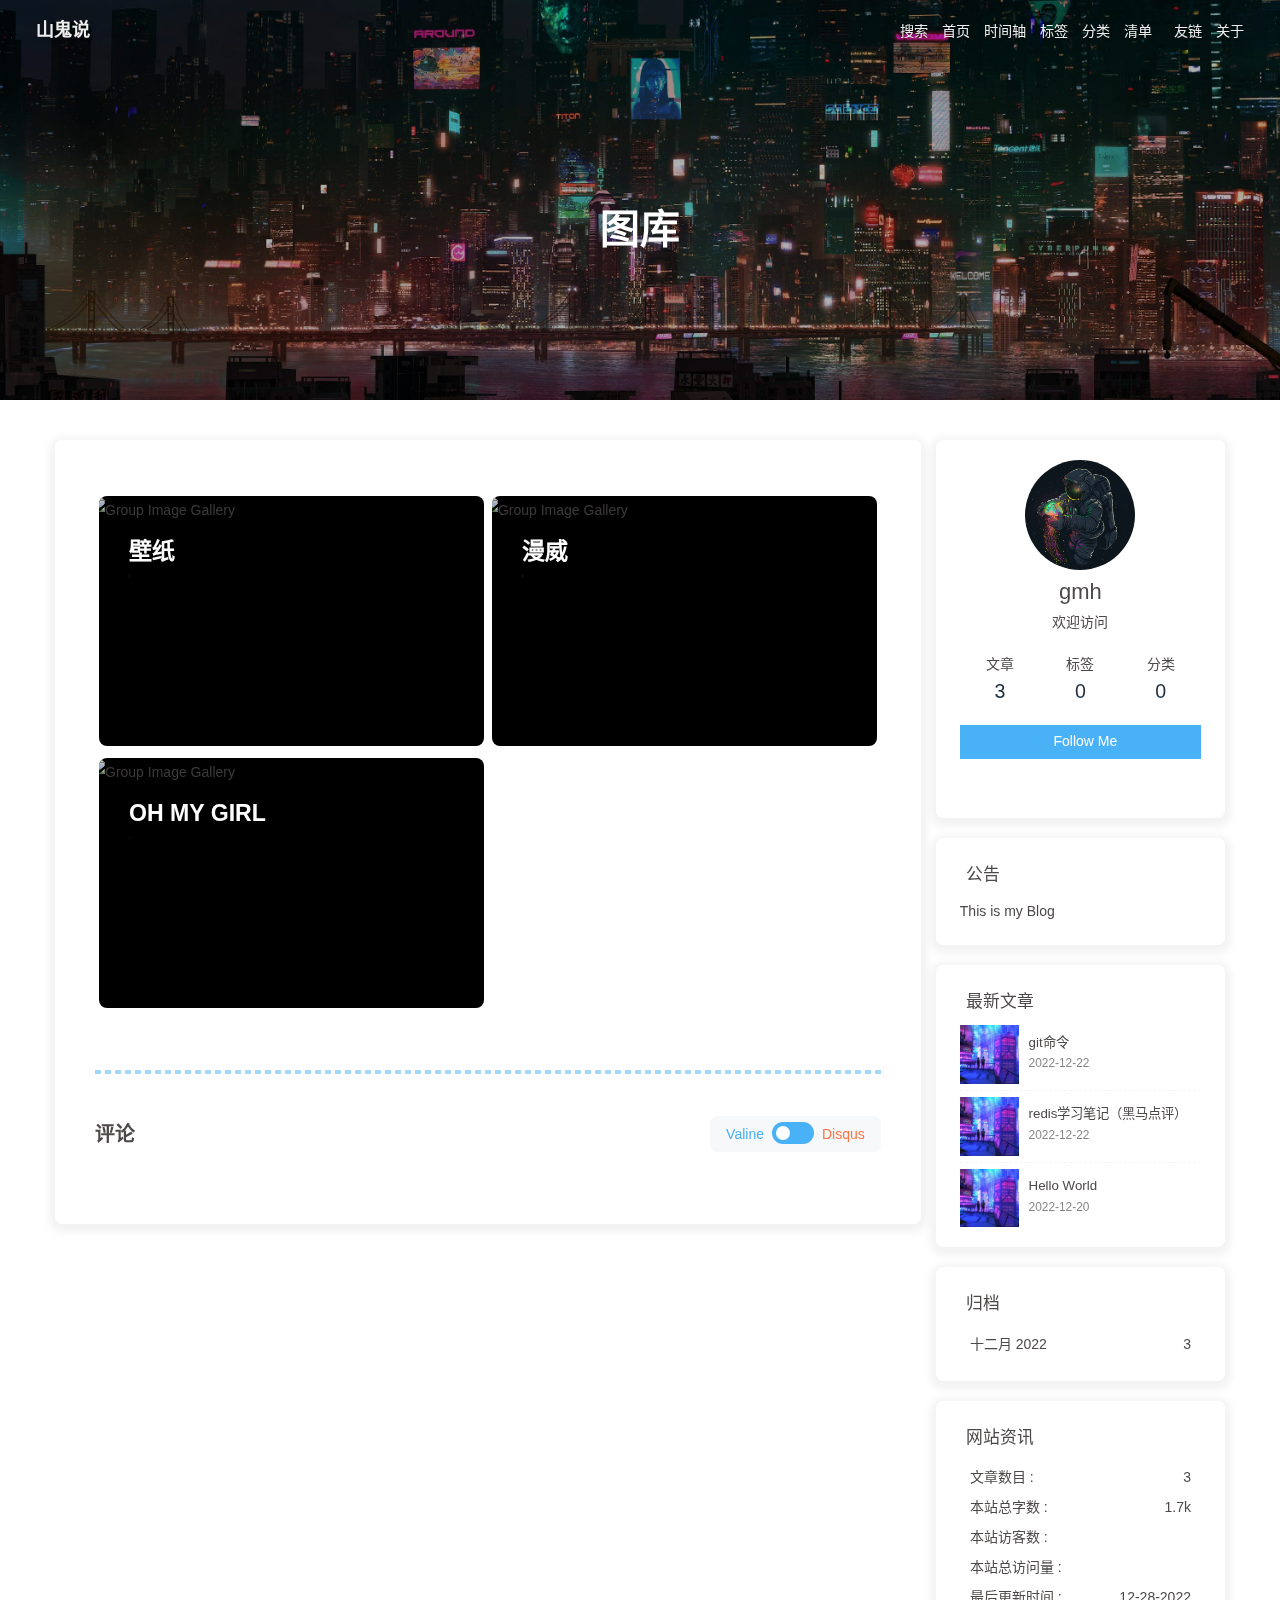
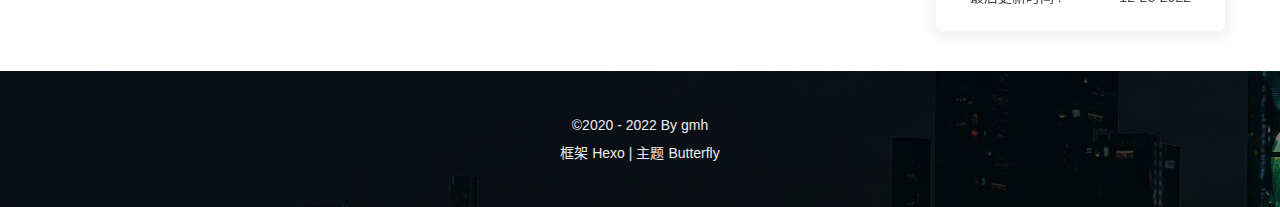
==== commit 2026e788: "Site updated: 2022-12-28 14:15:16" ====
--- a/album/index.html
+++ b/album/index.html
@@ -5,13 +5,13 @@
 <meta property="og:site_name" content="山鬼说">
 <meta property="og:description" content="壁纸   收藏的一些壁纸                         漫威   关于漫威的图片                         OH MY GIRL   关于OH MY GIRL的图片">
 <meta property="og:locale" content="zh_CN">
-<meta property="og:image" content="http://example.com/img/article02.png">
+<meta property="og:image" content="http://example.com/img/article01.png">
 <meta property="article:published_time" content="2022-12-20T03:11:18.000Z">
 <meta property="article:modified_time" content="2022-12-22T08:12:43.650Z">
 <meta property="article:author" content="gmh">
 <meta property="article:tag" content="博客">
 <meta name="twitter:card" content="summary">
-<meta name="twitter:image" content="http://example.com/img/article02.png"><link rel="shortcut icon" href="/img/favicon.jpg"><link rel="canonical" href="http://example.com/album/"><link rel="preconnect" href="//cdn.jsdelivr.net"/><link rel="preconnect" href="//busuanzi.ibruce.info"/><link rel="stylesheet" href="/css/index.css"><link rel="stylesheet" href="https://cdn.jsdelivr.net/npm/@fortawesome/fontawesome-free/css/all.min.css" media="print" onload="this.media='all'"><script>const GLOBAL_CONFIG = { 
+<meta name="twitter:image" content="http://example.com/img/article01.png"><link rel="shortcut icon" href="/img/favicon.jpg"><link rel="canonical" href="http://example.com/album/"><link rel="preconnect" href="//cdn.jsdelivr.net"/><link rel="preconnect" href="//busuanzi.ibruce.info"/><link rel="stylesheet" href="/css/index.css"><link rel="stylesheet" href="https://cdn.jsdelivr.net/npm/@fortawesome/fontawesome-free/css/all.min.css" media="print" onload="this.media='all'"><script>const GLOBAL_CONFIG = { 
   root: '/',
   algolia: undefined,
   localSearch: {"path":"/search.xml","preload":false,"languages":{"hits_empty":"找不到您查询的内容：${query}"}},
@@ -173,7 +173,7 @@
   </figcaption>
   </figure>
   
-</div></div><hr/><div id="post-comment"><div class="comment-head"><div class="comment-headline"><i class="fas fa-comments fa-fw"></i><span> 评论</span></div><div id="comment-switch"><span class="first-comment">Valine</span><span class="switch-btn"></span><span class="second-comment">Disqus</span></div></div><div class="comment-wrap"><div><div class="vcomment" id="vcomment"></div></div><div><div id="disqus_thread"></div></div></div></div></div><div class="aside-content" id="aside-content"><div class="card-widget card-info"><div class="is-center"><div class="avatar-img"><img src="/img/avatar.jpg" onerror="this.onerror=null;this.src='/img/friend_404.gif'" alt="avatar"/></div><div class="author-info__name">gmh</div><div class="author-info__description">欢迎访问</div></div><div class="card-info-data site-data is-center"><a href="/archives/"><div class="headline">文章</div><div class="length-num">3</div></a><a href="/tags/"><div class="headline">标签</div><div class="length-num">0</div></a><a href="/categories/"><div class="headline">分类</div><div class="length-num">0</div></a></div><a id="card-info-btn" target="_blank" rel="noopener" href="https://github.com/xxxxxx"><i class="fab fa-github"></i><span>Follow Me</span></a><div class="card-info-social-icons is-center"><a class="social-icon" href="https://github.com/moshangf" target="_blank" title="Github"><i class="fab fa-github"></i></a><a class="social-icon" href="mailto:15531132417@163.com" target="_blank" title="Email"><i class="fas fa-envelope"></i></a><a class="social-icon" href="https://www.douyin.com/" target="_blank" title="TikTok"><i class="fab fa-tiktok"></i></a></div></div><div class="card-widget card-announcement"><div class="item-headline"><i class="fas fa-bullhorn fa-shake"></i><span>公告</span></div><div class="announcement_content">This is my Blog</div></div><div class="sticky_layout"><div class="card-widget card-recent-post"><div class="item-headline"><i class="fas fa-history"></i><span>最新文章</span></div><div class="aside-list"><div class="aside-list-item"><a class="thumbnail" href="/2022/12/22/git%E7%AE%80%E5%8D%95%E6%93%8D%E4%BD%9C/" title="git命令"><img src="/img/article01.png" onerror="this.onerror=null;this.src='/img/404.jpg'" alt="git命令"/></a><div class="content"><a class="title" href="/2022/12/22/git%E7%AE%80%E5%8D%95%E6%93%8D%E4%BD%9C/" title="git命令">git命令</a><time datetime="2022-12-22T02:26:19.316Z" title="发表于 2022-12-22 10:26:19">2022-12-22</time></div></div><div class="aside-list-item"><a class="thumbnail" href="/2022/12/22/Redis%E5%AD%A6%E4%B9%A0%E7%AC%94%E8%AE%B0/" title="redis学习笔记（黑马点评）"><img src="/img/article01.png" onerror="this.onerror=null;this.src='/img/404.jpg'" alt="redis学习笔记（黑马点评）"/></a><div class="content"><a class="title" href="/2022/12/22/Redis%E5%AD%A6%E4%B9%A0%E7%AC%94%E8%AE%B0/" title="redis学习笔记（黑马点评）">redis学习笔记（黑马点评）</a><time datetime="2022-12-22T02:10:38.553Z" title="发表于 2022-12-22 10:10:38">2022-12-22</time></div></div><div class="aside-list-item"><a class="thumbnail" href="/2022/12/20/hello-world/" title="Hello World"><img src="/img/article02.png" onerror="this.onerror=null;this.src='/img/404.jpg'" alt="Hello World"/></a><div class="content"><a class="title" href="/2022/12/20/hello-world/" title="Hello World">Hello World</a><time datetime="2022-12-20T01:39:18.929Z" title="发表于 2022-12-20 09:39:18">2022-12-20</time></div></div></div></div><div class="card-widget card-archives"><div class="item-headline"><i class="fas fa-archive"></i><span>归档</span></div><ul class="card-archive-list"><li class="card-archive-list-item"><a class="card-archive-list-link" href="/archives/2022/12/"><span class="card-archive-list-date">十二月 2022</span><span class="card-archive-list-count">3</span></a></li></ul></div><div class="card-widget card-webinfo"><div class="item-headline"><i class="fas fa-chart-line"></i><span>网站资讯</span></div><div class="webinfo"><div class="webinfo-item"><div class="item-name">文章数目 :</div><div class="item-count">3</div></div><div class="webinfo-item"><div class="item-name">本站总字数 :</div><div class="item-count">1.7k</div></div><div class="webinfo-item"><div class="item-name">本站访客数 :</div><div class="item-count" id="busuanzi_value_site_uv"><i class="fa-solid fa-spinner fa-spin"></i></div></div><div class="webinfo-item"><div class="item-name">本站总访问量 :</div><div class="item-count" id="busuanzi_value_site_pv"><i class="fa-solid fa-spinner fa-spin"></i></div></div><div class="webinfo-item"><div class="item-name">最后更新时间 :</div><div class="item-count" id="last-push-date" data-lastPushDate="2022-12-28T06:05:49.500Z"><i class="fa-solid fa-spinner fa-spin"></i></div></div></div></div></div></div></main><footer id="footer" style="background-image: url('/img/archive.jpg')"><div id="footer-wrap"><div class="copyright">&copy;2020 - 2022 By gmh</div><div class="framework-info"><span>框架 </span><a target="_blank" rel="noopener" href="https://hexo.io">Hexo</a><span class="footer-separator">|</span><span>主题 </span><a target="_blank" rel="noopener" href="https://github.com/jerryc127/hexo-theme-butterfly">Butterfly</a></div></div></footer></div><div id="rightside"><div id="rightside-config-hide"><button id="darkmode" type="button" title="浅色和深色模式转换"><i class="fas fa-adjust"></i></button><button id="hide-aside-btn" type="button" title="单栏和双栏切换"><i class="fas fa-arrows-alt-h"></i></button></div><div id="rightside-config-show"><button id="rightside_config" type="button" title="设置"><i class="fas fa-cog fa-spin"></i></button><button id="chat_btn" type="button" title="聊天"><i class="fas fa-sms"></i></button><a id="to_comment" href="#post-comment" title="直达评论"><i class="fas fa-comments"></i></a><button id="go-up" type="button" title="回到顶部"><i class="fas fa-arrow-up"></i></button></div></div><div id="local-search"><div class="search-dialog"><nav class="search-nav"><span class="search-dialog-title">搜索</span><span id="loading-status"></span><button class="search-close-button"><i class="fas fa-times"></i></button></nav><div class="is-center" id="loading-database"><i class="fas fa-spinner fa-pulse"></i><span>  数据库加载中</span></div><div class="search-wrap"><div id="local-search-input"><div class="local-search-box"><input class="local-search-box--input" placeholder="搜索文章" type="text"/></div></div><hr/><div id="local-search-results"></div></div></div><div id="search-mask"></div></div><div><script src="/js/utils.js"></script><script src="/js/main.js"></script><script src="https://cdn.jsdelivr.net/npm/medium-zoom/dist/medium-zoom.min.js"></script><script>function panguFn () {
+</div></div><hr/><div id="post-comment"><div class="comment-head"><div class="comment-headline"><i class="fas fa-comments fa-fw"></i><span> 评论</span></div><div id="comment-switch"><span class="first-comment">Valine</span><span class="switch-btn"></span><span class="second-comment">Disqus</span></div></div><div class="comment-wrap"><div><div class="vcomment" id="vcomment"></div></div><div><div id="disqus_thread"></div></div></div></div></div><div class="aside-content" id="aside-content"><div class="card-widget card-info"><div class="is-center"><div class="avatar-img"><img src="/img/avatar.jpg" onerror="this.onerror=null;this.src='/img/friend_404.gif'" alt="avatar"/></div><div class="author-info__name">gmh</div><div class="author-info__description">欢迎访问</div></div><div class="card-info-data site-data is-center"><a href="/archives/"><div class="headline">文章</div><div class="length-num">3</div></a><a href="/tags/"><div class="headline">标签</div><div class="length-num">0</div></a><a href="/categories/"><div class="headline">分类</div><div class="length-num">0</div></a></div><a id="card-info-btn" target="_blank" rel="noopener" href="https://github.com/xxxxxx"><i class="fab fa-github"></i><span>Follow Me</span></a><div class="card-info-social-icons is-center"><a class="social-icon" href="https://github.com/moshangf" target="_blank" title="Github"><i class="fab fa-github"></i></a><a class="social-icon" href="mailto:15531132417@163.com" target="_blank" title="Email"><i class="fas fa-envelope"></i></a><a class="social-icon" href="https://www.douyin.com/" target="_blank" title="TikTok"><i class="fab fa-tiktok"></i></a></div></div><div class="card-widget card-announcement"><div class="item-headline"><i class="fas fa-bullhorn fa-shake"></i><span>公告</span></div><div class="announcement_content">This is my Blog</div></div><div class="sticky_layout"><div class="card-widget card-recent-post"><div class="item-headline"><i class="fas fa-history"></i><span>最新文章</span></div><div class="aside-list"><div class="aside-list-item"><a class="thumbnail" href="/2022/12/22/git%E7%AE%80%E5%8D%95%E6%93%8D%E4%BD%9C/" title="git命令"><img src="/img/article02.png" onerror="this.onerror=null;this.src='/img/404.jpg'" alt="git命令"/></a><div class="content"><a class="title" href="/2022/12/22/git%E7%AE%80%E5%8D%95%E6%93%8D%E4%BD%9C/" title="git命令">git命令</a><time datetime="2022-12-22T02:26:19.316Z" title="发表于 2022-12-22 10:26:19">2022-12-22</time></div></div><div class="aside-list-item"><a class="thumbnail" href="/2022/12/22/Redis%E5%AD%A6%E4%B9%A0%E7%AC%94%E8%AE%B0/" title="redis学习笔记（黑马点评）"><img src="/img/article02.png" onerror="this.onerror=null;this.src='/img/404.jpg'" alt="redis学习笔记（黑马点评）"/></a><div class="content"><a class="title" href="/2022/12/22/Redis%E5%AD%A6%E4%B9%A0%E7%AC%94%E8%AE%B0/" title="redis学习笔记（黑马点评）">redis学习笔记（黑马点评）</a><time datetime="2022-12-22T02:10:38.553Z" title="发表于 2022-12-22 10:10:38">2022-12-22</time></div></div><div class="aside-list-item"><a class="thumbnail" href="/2022/12/20/hello-world/" title="Hello World"><img src="/img/article02.png" onerror="this.onerror=null;this.src='/img/404.jpg'" alt="Hello World"/></a><div class="content"><a class="title" href="/2022/12/20/hello-world/" title="Hello World">Hello World</a><time datetime="2022-12-20T01:39:18.929Z" title="发表于 2022-12-20 09:39:18">2022-12-20</time></div></div></div></div><div class="card-widget card-archives"><div class="item-headline"><i class="fas fa-archive"></i><span>归档</span></div><ul class="card-archive-list"><li class="card-archive-list-item"><a class="card-archive-list-link" href="/archives/2022/12/"><span class="card-archive-list-date">十二月 2022</span><span class="card-archive-list-count">3</span></a></li></ul></div><div class="card-widget card-webinfo"><div class="item-headline"><i class="fas fa-chart-line"></i><span>网站资讯</span></div><div class="webinfo"><div class="webinfo-item"><div class="item-name">文章数目 :</div><div class="item-count">3</div></div><div class="webinfo-item"><div class="item-name">本站总字数 :</div><div class="item-count">1.7k</div></div><div class="webinfo-item"><div class="item-name">本站访客数 :</div><div class="item-count" id="busuanzi_value_site_uv"><i class="fa-solid fa-spinner fa-spin"></i></div></div><div class="webinfo-item"><div class="item-name">本站总访问量 :</div><div class="item-count" id="busuanzi_value_site_pv"><i class="fa-solid fa-spinner fa-spin"></i></div></div><div class="webinfo-item"><div class="item-name">最后更新时间 :</div><div class="item-count" id="last-push-date" data-lastPushDate="2022-12-28T06:15:10.544Z"><i class="fa-solid fa-spinner fa-spin"></i></div></div></div></div></div></div></main><footer id="footer" style="background-image: url('/img/archive.jpg')"><div id="footer-wrap"><div class="copyright">&copy;2020 - 2022 By gmh</div><div class="framework-info"><span>框架 </span><a target="_blank" rel="noopener" href="https://hexo.io">Hexo</a><span class="footer-separator">|</span><span>主题 </span><a target="_blank" rel="noopener" href="https://github.com/jerryc127/hexo-theme-butterfly">Butterfly</a></div></div></footer></div><div id="rightside"><div id="rightside-config-hide"><button id="darkmode" type="button" title="浅色和深色模式转换"><i class="fas fa-adjust"></i></button><button id="hide-aside-btn" type="button" title="单栏和双栏切换"><i class="fas fa-arrows-alt-h"></i></button></div><div id="rightside-config-show"><button id="rightside_config" type="button" title="设置"><i class="fas fa-cog fa-spin"></i></button><button id="chat_btn" type="button" title="聊天"><i class="fas fa-sms"></i></button><a id="to_comment" href="#post-comment" title="直达评论"><i class="fas fa-comments"></i></a><button id="go-up" type="button" title="回到顶部"><i class="fas fa-arrow-up"></i></button></div></div><div id="local-search"><div class="search-dialog"><nav class="search-nav"><span class="search-dialog-title">搜索</span><span id="loading-status"></span><button class="search-close-button"><i class="fas fa-times"></i></button></nav><div class="is-center" id="loading-database"><i class="fas fa-spinner fa-pulse"></i><span>  数据库加载中</span></div><div class="search-wrap"><div id="local-search-input"><div class="local-search-box"><input class="local-search-box--input" placeholder="搜索文章" type="text"/></div></div><hr/><div id="local-search-results"></div></div></div><div id="search-mask"></div></div><div><script src="/js/utils.js"></script><script src="/js/main.js"></script><script src="https://cdn.jsdelivr.net/npm/medium-zoom/dist/medium-zoom.min.js"></script><script>function panguFn () {
   if (typeof pangu === 'object') pangu.autoSpacingPage()
   else {
     getScript('https://cdn.jsdelivr.net/npm/pangu/dist/browser/pangu.min.js')
